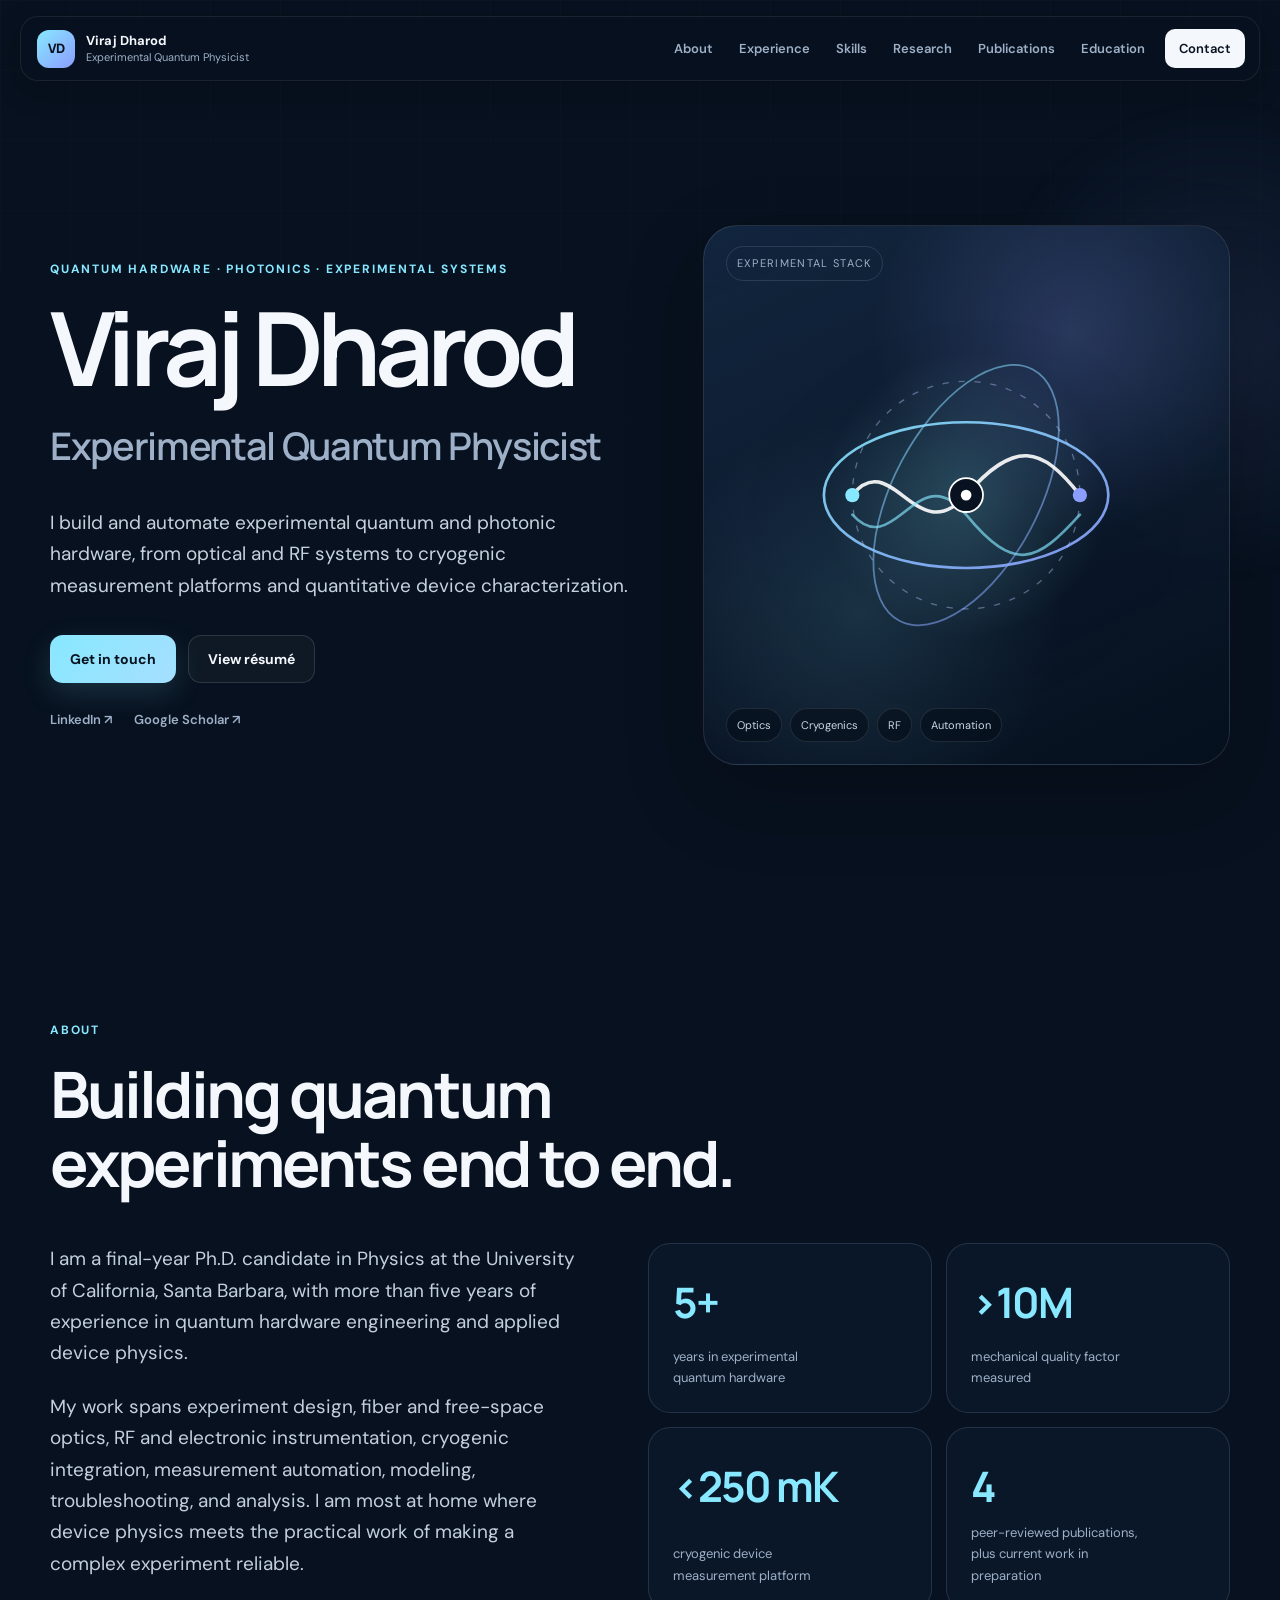
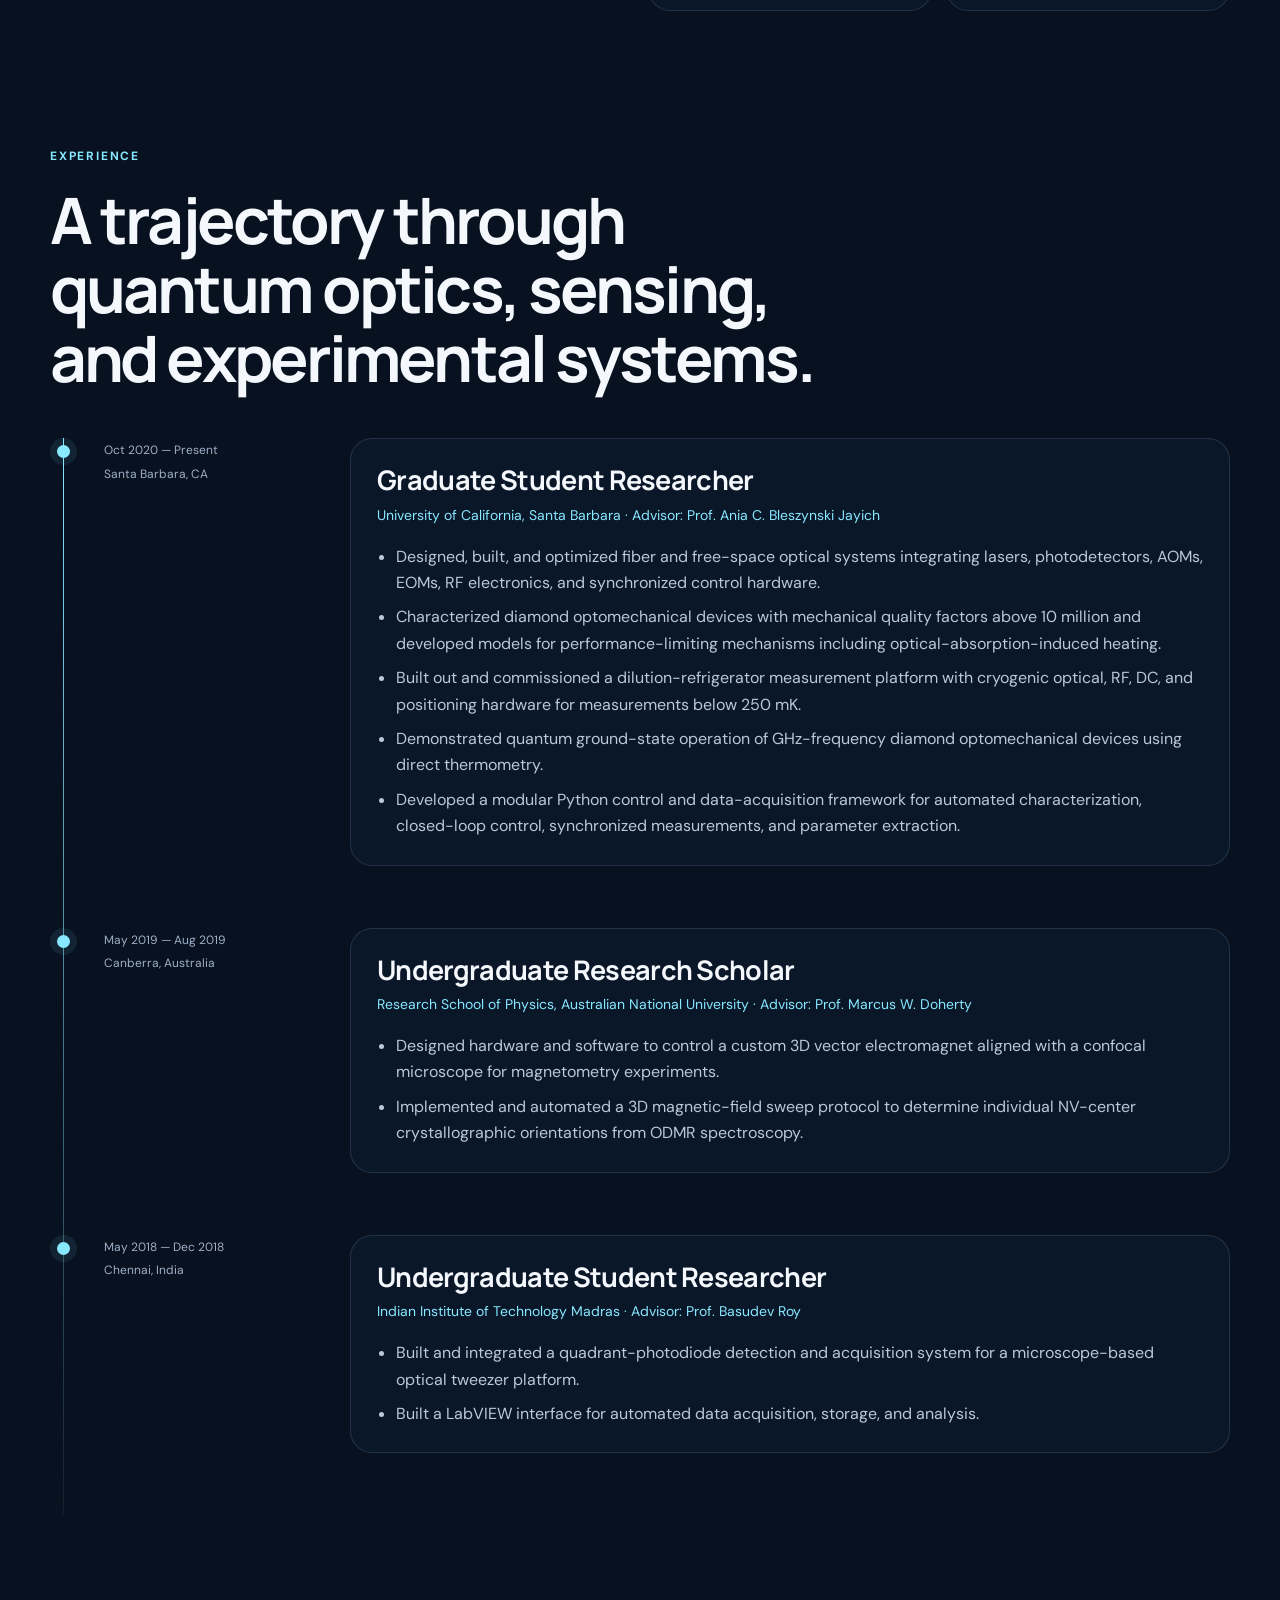
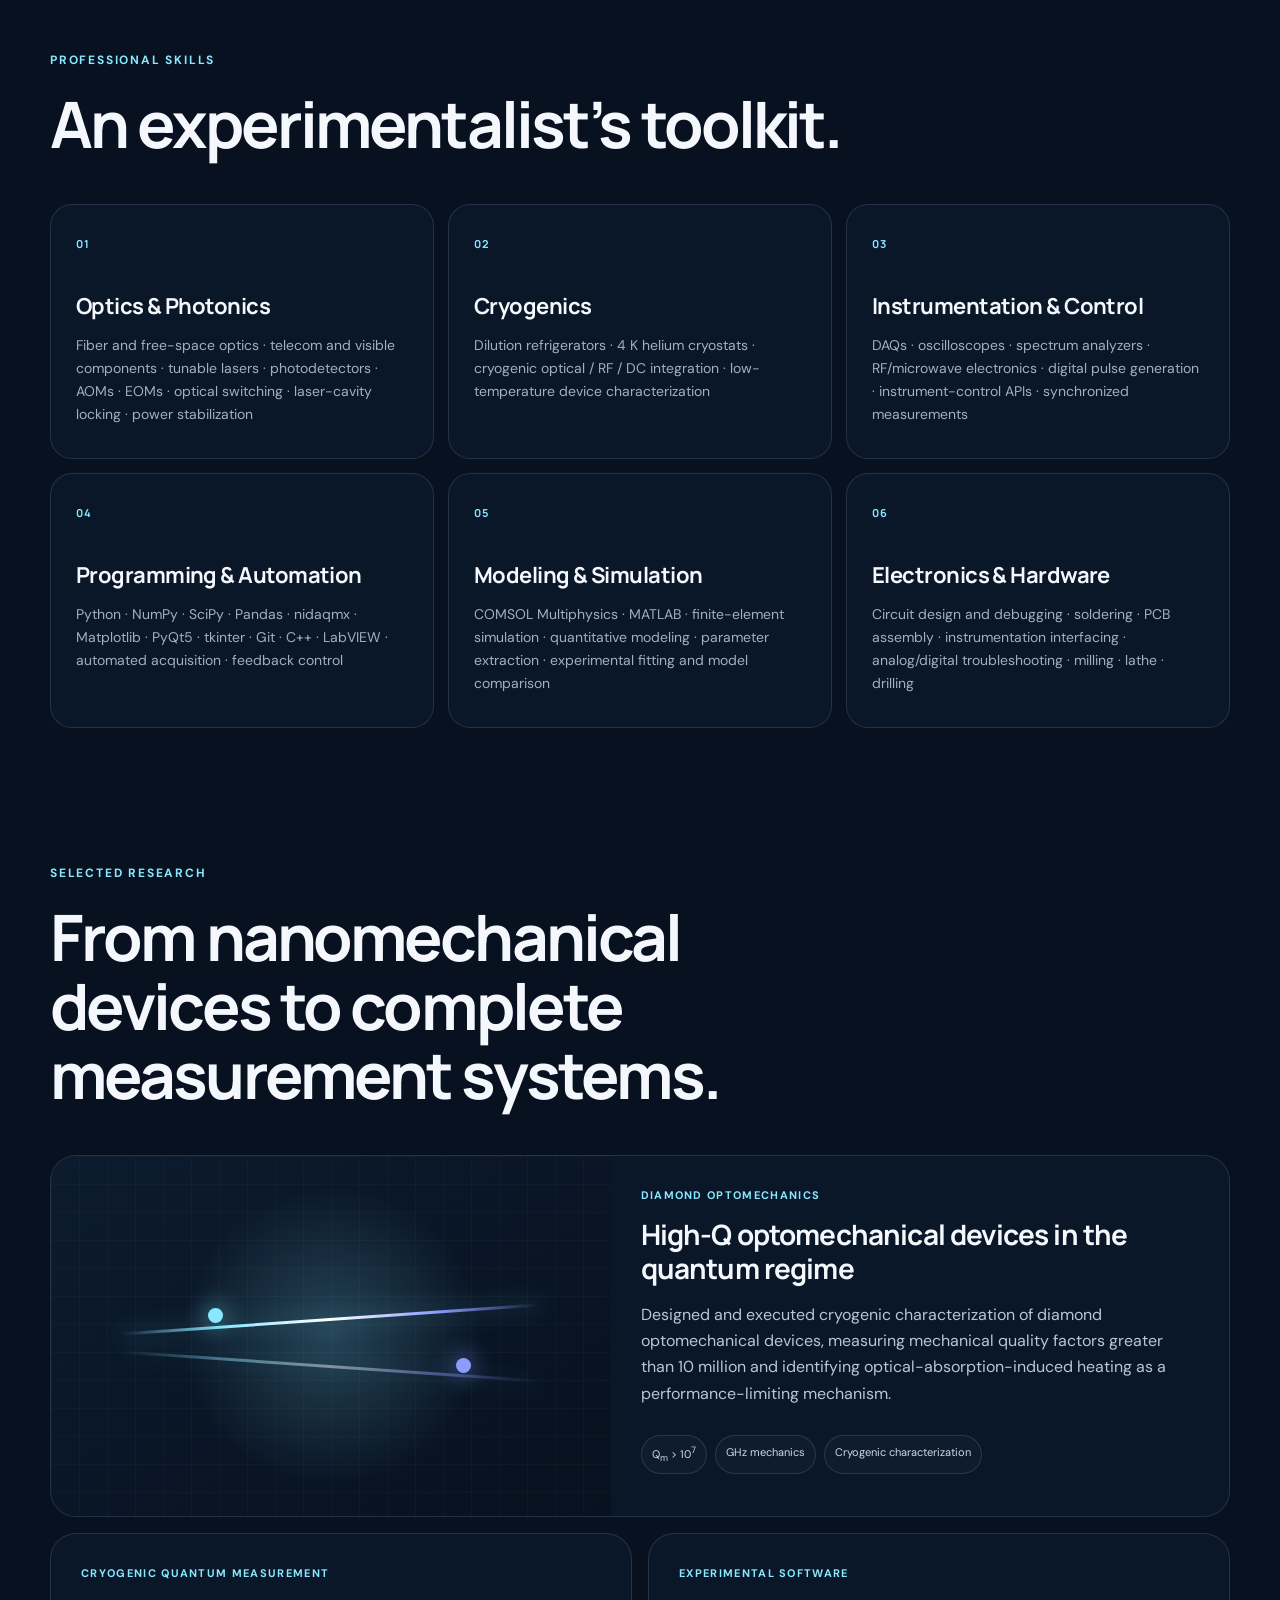
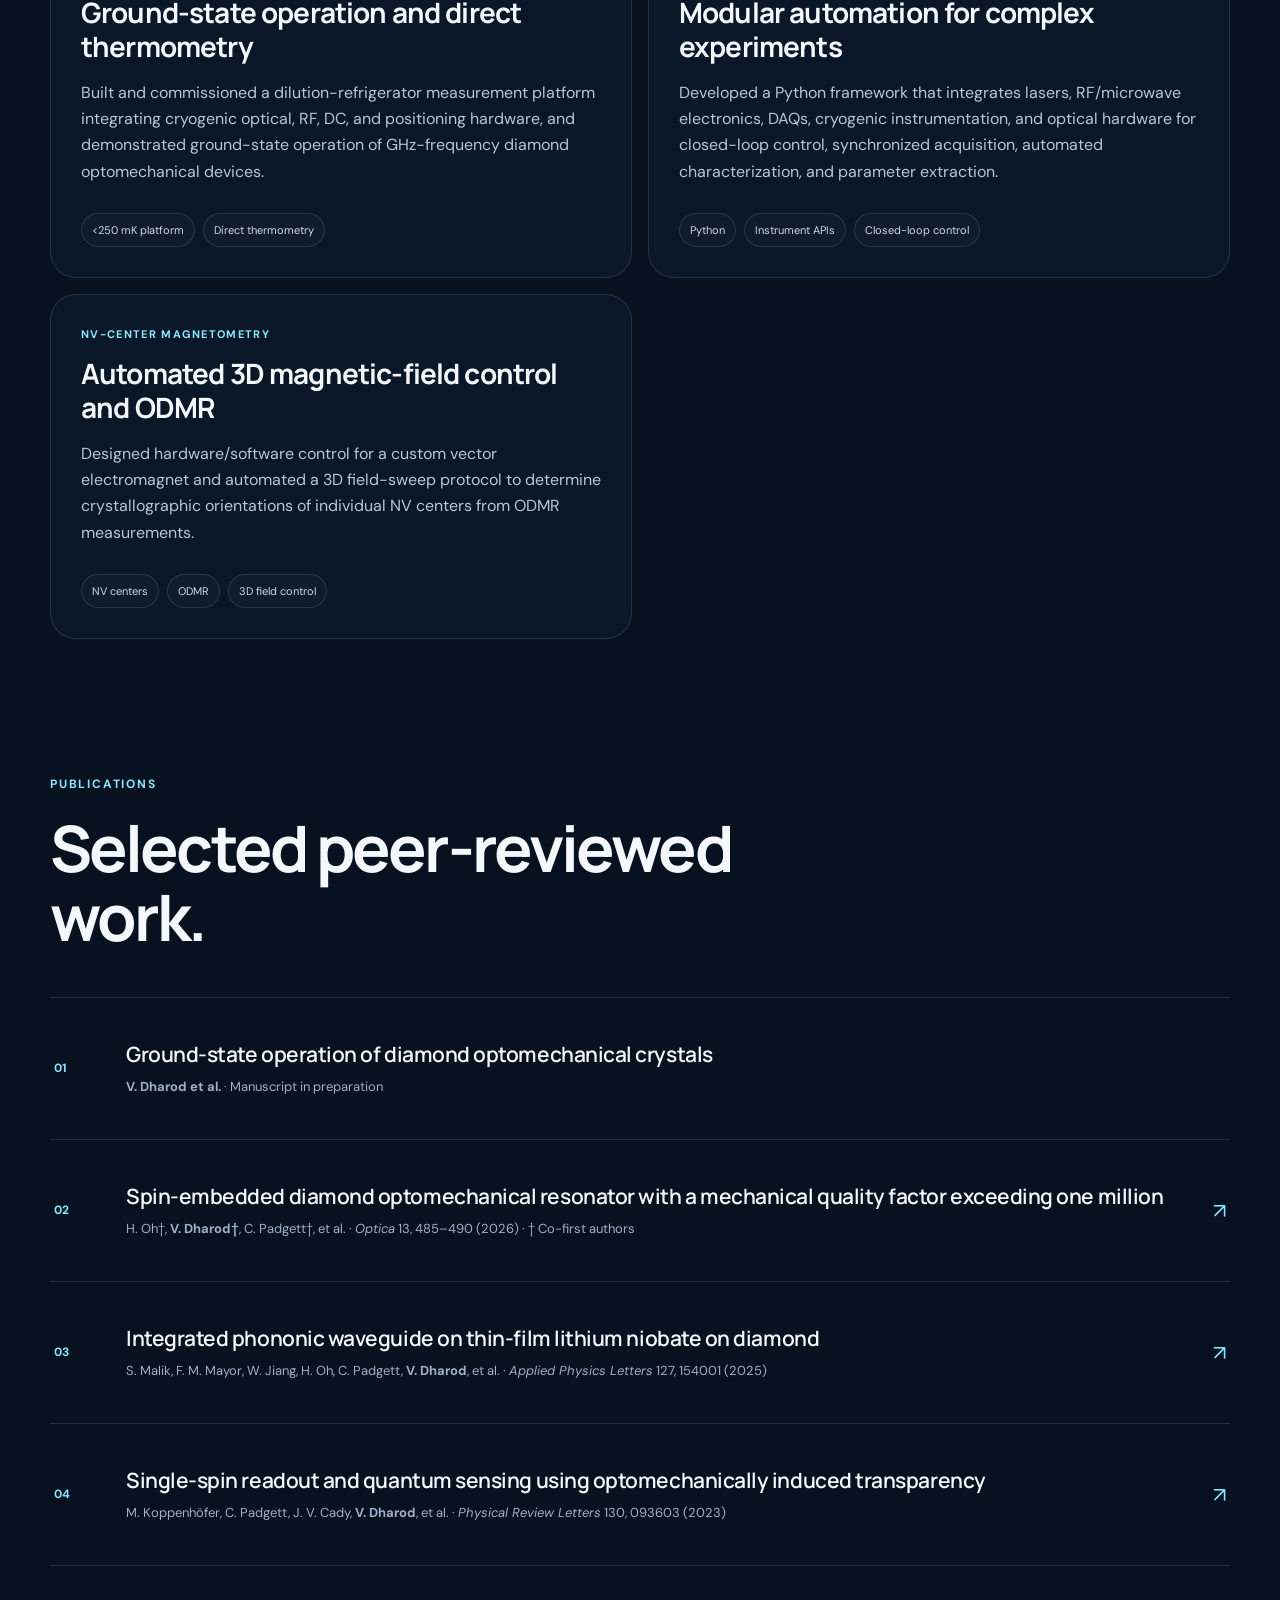
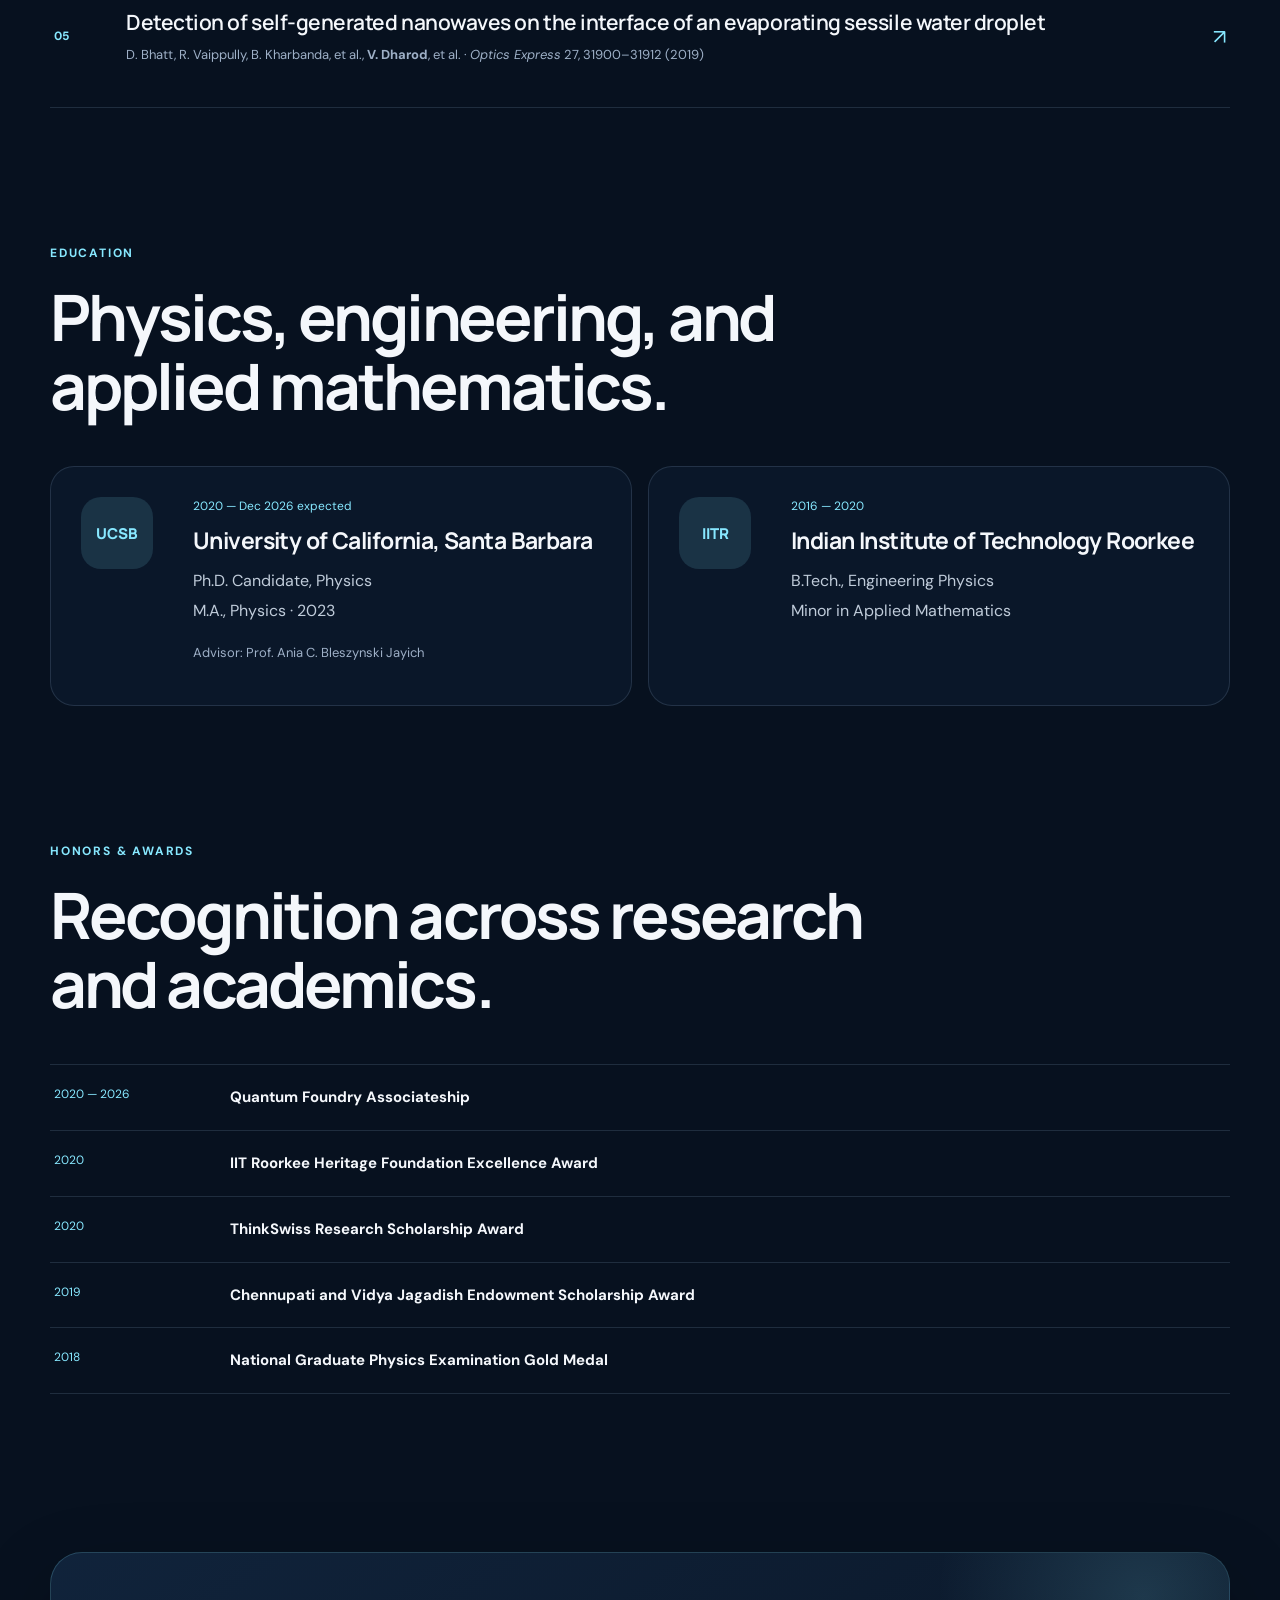
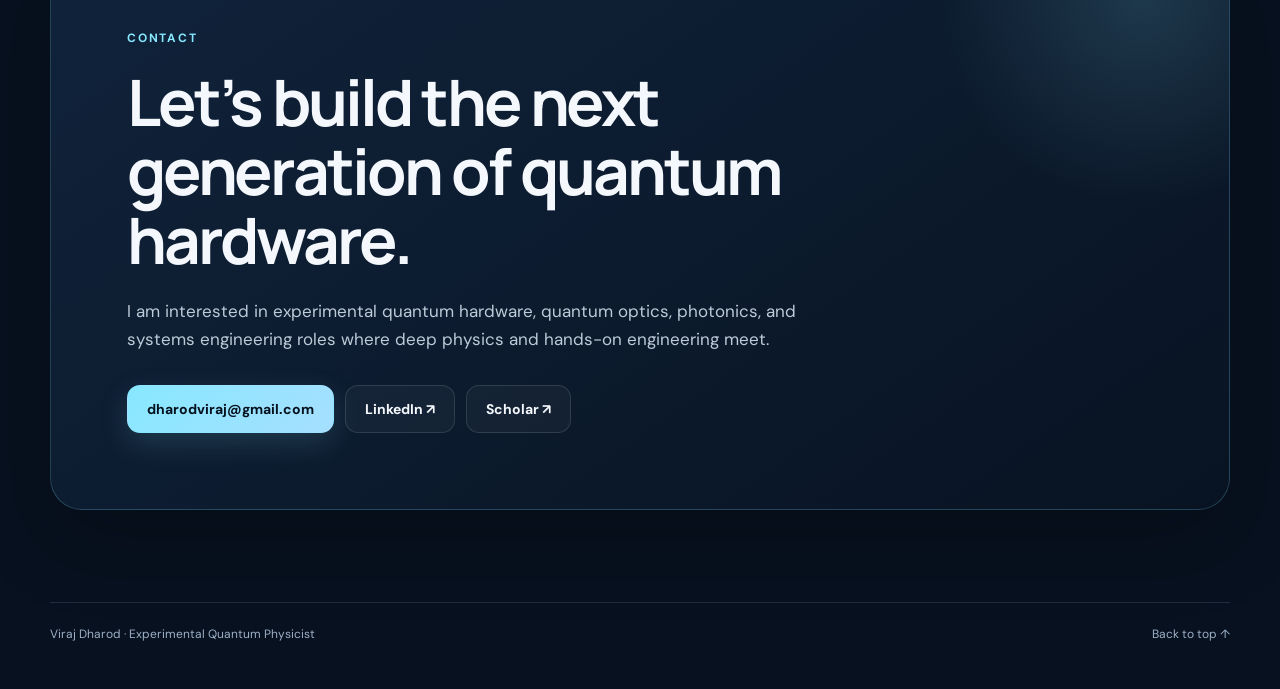
==== index.html @ d505d8b2 "First commit" ====
<!DOCTYPE html>
<html lang="en">
<head>
  <meta charset="UTF-8" />
  <meta name="viewport" content="width=device-width, initial-scale=1.0" />
  <meta name="description" content="Viraj Dharod — Experimental Quantum Physicist working on quantum hardware, photonics, cryogenic measurement, and experimental automation." />
  <meta name="theme-color" content="#07111f" />
  <title>Viraj Dharod — Experimental Quantum Physicist</title>
  <link rel="icon" href="assets/favicon.svg" type="image/svg+xml" />
  <link rel="preconnect" href="https://fonts.googleapis.com" />
  <link rel="preconnect" href="https://fonts.gstatic.com" crossorigin />
  <link href="https://fonts.googleapis.com/css2?family=DM+Sans:wght@400;500;600;700&family=Manrope:wght@500;600;700&display=swap" rel="stylesheet" />
  <link rel="stylesheet" href="styles.css" />
</head>
<body>
  <div class="site-bg" aria-hidden="true">
    <div class="orb orb-one"></div>
    <div class="orb orb-two"></div>
    <div class="grid-fade"></div>
  </div>

  <header class="site-header" id="top">
    <a class="brand" href="#top" aria-label="Viraj Dharod home">
      <span class="brand-mark">VD</span>
      <span class="brand-copy"><strong>Viraj Dharod</strong><small>Experimental Quantum Physicist</small></span>
    </a>

    <button class="menu-toggle" aria-label="Open navigation" aria-expanded="false">
      <span></span><span></span><span></span>
    </button>

    <nav class="nav-links" aria-label="Primary navigation">
      <a href="#about">About</a>
      <a href="#experience">Experience</a>
      <a href="#skills">Skills</a>
      <a href="#research">Research</a>
      <a href="#publications">Publications</a>
      <a href="#education">Education</a>
      <a class="nav-cta" href="#contact">Contact</a>
    </nav>
  </header>

  <main>
    <section class="hero section-shell" aria-labelledby="hero-title">
      <div class="hero-copy reveal">
        <p class="eyebrow">Quantum hardware · Photonics · Experimental systems</p>
        <h1 id="hero-title">Viraj Dharod</h1>
        <p class="hero-role">Experimental Quantum Physicist</p>
        <p class="hero-intro">
          I build and automate experimental quantum and photonic hardware, from optical and RF systems
          to cryogenic measurement platforms and quantitative device characterization.
        </p>
        <div class="hero-actions">
          <a class="button button-primary" href="#contact">Get in touch</a>
          <a class="button button-secondary" href="assets/Viraj_Dharod_Resume.pdf" target="_blank" rel="noopener">View résumé</a>
        </div>
        <div class="hero-links" aria-label="External profiles">
          <a href="https://www.linkedin.com/in/viraj-dharod-436347167/" target="_blank" rel="noopener">LinkedIn ↗</a>
          <a href="https://scholar.google.com/citations?user=QQZvT2IAAAAJ" target="_blank" rel="noopener">Google Scholar ↗</a>
        </div>
      </div>

      <div class="hero-visual reveal" aria-label="Abstract quantum photonics illustration">
        <div class="visual-card">
          <div class="visual-label">Experimental stack</div>
          <svg class="quantum-graphic" viewBox="0 0 520 520" role="img" aria-label="Stylized optical and mechanical resonator illustration">
            <defs>
              <linearGradient id="ring" x1="0" y1="0" x2="1" y2="1">
                <stop offset="0%" stop-color="#87e8ff" />
                <stop offset="100%" stop-color="#8b9dff" />
              </linearGradient>
              <radialGradient id="glow">
                <stop offset="0%" stop-color="#87e8ff" stop-opacity="0.55" />
                <stop offset="100%" stop-color="#87e8ff" stop-opacity="0" />
              </radialGradient>
            </defs>
            <circle cx="260" cy="260" r="160" fill="url(#glow)" opacity="0.38"/>
            <ellipse cx="260" cy="260" rx="160" ry="82" fill="none" stroke="url(#ring)" stroke-width="3" opacity="0.9"/>
            <ellipse cx="260" cy="260" rx="82" ry="160" fill="none" stroke="url(#ring)" stroke-width="2" opacity="0.55" transform="rotate(28 260 260)"/>
            <ellipse cx="260" cy="260" rx="128" ry="128" fill="none" stroke="#b9c9ff" stroke-width="1.5" stroke-dasharray="7 11" opacity="0.42"/>
            <path d="M132 260 C176 205, 205 323, 260 260 S345 205, 388 260" fill="none" stroke="#ffffff" stroke-width="4" stroke-linecap="round" opacity="0.9"/>
            <path d="M132 282 C180 335, 205 215, 260 282 S340 335, 388 282" fill="none" stroke="#87e8ff" stroke-width="3" stroke-linecap="round" opacity="0.65"/>
            <circle cx="132" cy="260" r="8" fill="#87e8ff"/>
            <circle cx="388" cy="260" r="8" fill="#8b9dff"/>
            <circle cx="260" cy="260" r="19" fill="#07111f" stroke="#ffffff" stroke-width="2"/>
            <circle cx="260" cy="260" r="6" fill="#ffffff"/>
          </svg>
          <div class="visual-tags">
            <span>Optics</span><span>Cryogenics</span><span>RF</span><span>Automation</span>
          </div>
        </div>
      </div>
    </section>

    <section class="section-shell section-block" id="about">
      <div class="section-heading reveal">
        <p class="eyebrow">About</p>
        <h2>Building quantum experiments end to end.</h2>
      </div>
      <div class="about-grid">
        <div class="about-copy reveal">
          <p>
            I am a final-year Ph.D. candidate in Physics at the University of California, Santa Barbara,
            with more than five years of experience in quantum hardware engineering and applied device physics.
          </p>
          <p>
            My work spans experiment design, fiber and free-space optics, RF and electronic instrumentation,
            cryogenic integration, measurement automation, modeling, troubleshooting, and analysis. I am most at home
            where device physics meets the practical work of making a complex experiment reliable.
          </p>
        </div>
        <div class="stats-grid reveal">
          <article class="stat-card"><strong>5+</strong><span>years in experimental quantum hardware</span></article>
          <article class="stat-card"><strong>&gt;10M</strong><span>mechanical quality factor measured</span></article>
          <article class="stat-card"><strong>&lt;250 mK</strong><span>cryogenic device measurement platform</span></article>
          <article class="stat-card"><strong>4</strong><span>peer-reviewed publications, plus current work in preparation</span></article>
        </div>
      </div>
    </section>

    <section class="section-shell section-block" id="experience">
      <div class="section-heading reveal">
        <p class="eyebrow">Experience</p>
        <h2>A trajectory through quantum optics, sensing, and experimental systems.</h2>
      </div>

      <div class="timeline">
        <article class="timeline-item reveal">
          <div class="timeline-marker"></div>
          <div class="timeline-meta">
            <span>Oct 2020 — Present</span>
            <span>Santa Barbara, CA</span>
          </div>
          <div class="timeline-content">
            <h3>Graduate Student Researcher</h3>
            <p class="organization">University of California, Santa Barbara · Advisor: Prof. Ania C. Bleszynski Jayich</p>
            <ul>
              <li>Designed, built, and optimized fiber and free-space optical systems integrating lasers, photodetectors, AOMs, EOMs, RF electronics, and synchronized control hardware.</li>
              <li>Characterized diamond optomechanical devices with mechanical quality factors above 10 million and developed models for performance-limiting mechanisms including optical-absorption-induced heating.</li>
              <li>Built out and commissioned a dilution-refrigerator measurement platform with cryogenic optical, RF, DC, and positioning hardware for measurements below 250 mK.</li>
              <li>Demonstrated quantum ground-state operation of GHz-frequency diamond optomechanical devices using direct thermometry.</li>
              <li>Developed a modular Python control and data-acquisition framework for automated characterization, closed-loop control, synchronized measurements, and parameter extraction.</li>
            </ul>
          </div>
        </article>

        <article class="timeline-item reveal">
          <div class="timeline-marker"></div>
          <div class="timeline-meta">
            <span>May 2019 — Aug 2019</span>
            <span>Canberra, Australia</span>
          </div>
          <div class="timeline-content">
            <h3>Undergraduate Research Scholar</h3>
            <p class="organization">Research School of Physics, Australian National University · Advisor: Prof. Marcus W. Doherty</p>
            <ul>
              <li>Designed hardware and software to control a custom 3D vector electromagnet aligned with a confocal microscope for magnetometry experiments.</li>
              <li>Implemented and automated a 3D magnetic-field sweep protocol to determine individual NV-center crystallographic orientations from ODMR spectroscopy.</li>
            </ul>
          </div>
        </article>

        <article class="timeline-item reveal">
          <div class="timeline-marker"></div>
          <div class="timeline-meta">
            <span>May 2018 — Dec 2018</span>
            <span>Chennai, India</span>
          </div>
          <div class="timeline-content">
            <h3>Undergraduate Student Researcher</h3>
            <p class="organization">Indian Institute of Technology Madras · Advisor: Prof. Basudev Roy</p>
            <ul>
              <li>Built and integrated a quadrant-photodiode detection and acquisition system for a microscope-based optical tweezer platform.</li>
              <li>Built a LabVIEW interface for automated data acquisition, storage, and analysis.</li>
            </ul>
          </div>
        </article>
      </div>
    </section>

    <section class="section-shell section-block" id="skills">
      <div class="section-heading reveal">
        <p class="eyebrow">Professional skills</p>
        <h2>An experimentalist’s toolkit.</h2>
      </div>
      <div class="skill-grid">
        <article class="skill-card reveal">
          <span class="skill-index">01</span><h3>Optics & Photonics</h3>
          <p>Fiber and free-space optics · telecom and visible components · tunable lasers · photodetectors · AOMs · EOMs · optical switching · laser-cavity locking · power stabilization</p>
        </article>
        <article class="skill-card reveal">
          <span class="skill-index">02</span><h3>Cryogenics</h3>
          <p>Dilution refrigerators · 4 K helium cryostats · cryogenic optical / RF / DC integration · low-temperature device characterization</p>
        </article>
        <article class="skill-card reveal">
          <span class="skill-index">03</span><h3>Instrumentation & Control</h3>
          <p>DAQs · oscilloscopes · spectrum analyzers · RF/microwave electronics · digital pulse generation · instrument-control APIs · synchronized measurements</p>
        </article>
        <article class="skill-card reveal">
          <span class="skill-index">04</span><h3>Programming & Automation</h3>
          <p>Python · NumPy · SciPy · Pandas · nidaqmx · Matplotlib · PyQt5 · tkinter · Git · C++ · LabVIEW · automated acquisition · feedback control</p>
        </article>
        <article class="skill-card reveal">
          <span class="skill-index">05</span><h3>Modeling & Simulation</h3>
          <p>COMSOL Multiphysics · MATLAB · finite-element simulation · quantitative modeling · parameter extraction · experimental fitting and model comparison</p>
        </article>
        <article class="skill-card reveal">
          <span class="skill-index">06</span><h3>Electronics & Hardware</h3>
          <p>Circuit design and debugging · soldering · PCB assembly · instrumentation interfacing · analog/digital troubleshooting · milling · lathe · drilling</p>
        </article>
      </div>
    </section>

    <section class="section-shell section-block" id="research">
      <div class="section-heading reveal">
        <p class="eyebrow">Selected research</p>
        <h2>From nanomechanical devices to complete measurement systems.</h2>
      </div>

      <div class="project-grid">
        <article class="project-card project-featured reveal">
          <div class="project-art project-art-omc" aria-hidden="true">
            <div class="device-line"></div><div class="device-line second"></div><div class="device-dot one"></div><div class="device-dot two"></div>
          </div>
          <div class="project-body">
            <p class="project-kicker">Diamond optomechanics</p>
            <h3>High-Q optomechanical devices in the quantum regime</h3>
            <p>Designed and executed cryogenic characterization of diamond optomechanical devices, measuring mechanical quality factors greater than 10 million and identifying optical-absorption-induced heating as a performance-limiting mechanism.</p>
            <div class="project-metrics"><span>Q<sub>m</sub> &gt; 10<sup>7</sup></span><span>GHz mechanics</span><span>Cryogenic characterization</span></div>
          </div>
        </article>

        <article class="project-card reveal">
          <div class="project-body">
            <p class="project-kicker">Cryogenic quantum measurement</p>
            <h3>Ground-state operation and direct thermometry</h3>
            <p>Built and commissioned a dilution-refrigerator measurement platform integrating cryogenic optical, RF, DC, and positioning hardware, and demonstrated ground-state operation of GHz-frequency diamond optomechanical devices.</p>
            <div class="project-metrics"><span>&lt;250 mK platform</span><span>Direct thermometry</span></div>
          </div>
        </article>

        <article class="project-card reveal">
          <div class="project-body">
            <p class="project-kicker">Experimental software</p>
            <h3>Modular automation for complex experiments</h3>
            <p>Developed a Python framework that integrates lasers, RF/microwave electronics, DAQs, cryogenic instrumentation, and optical hardware for closed-loop control, synchronized acquisition, automated characterization, and parameter extraction.</p>
            <div class="project-metrics"><span>Python</span><span>Instrument APIs</span><span>Closed-loop control</span></div>
          </div>
        </article>

        <article class="project-card reveal">
          <div class="project-body">
            <p class="project-kicker">NV-center magnetometry</p>
            <h3>Automated 3D magnetic-field control and ODMR</h3>
            <p>Designed hardware/software control for a custom vector electromagnet and automated a 3D field-sweep protocol to determine crystallographic orientations of individual NV centers from ODMR measurements.</p>
            <div class="project-metrics"><span>NV centers</span><span>ODMR</span><span>3D field control</span></div>
          </div>
        </article>
      </div>
    </section>

    <section class="section-shell section-block" id="publications">
      <div class="section-heading reveal">
        <p class="eyebrow">Publications</p>
        <h2>Selected peer-reviewed work.</h2>
      </div>
      <div class="publication-list">
        <article class="publication reveal">
          <span class="pub-num">01</span>
          <div><h3>Ground-state operation of diamond optomechanical crystals</h3><p><strong>V. Dharod et al.</strong> · Manuscript in preparation</p></div>
        </article>
        <a class="publication reveal" href="https://opg.optica.org/optica/fulltext.cfm?uri=optica-13-3-485" target="_blank" rel="noopener">
          <span class="pub-num">02</span>
          <div><h3>Spin-embedded diamond optomechanical resonator with a mechanical quality factor exceeding one million</h3><p>H. Oh†, <strong>V. Dharod†</strong>, C. Padgett†, et al. · <em>Optica</em> 13, 485–490 (2026) · † Co-first authors</p></div><span class="pub-arrow">↗</span>
        </a>
        <a class="publication reveal" href="https://doi.org/10.1063/5.0285138" target="_blank" rel="noopener">
          <span class="pub-num">03</span>
          <div><h3>Integrated phononic waveguide on thin-film lithium niobate on diamond</h3><p>S. Malik, F. M. Mayor, W. Jiang, H. Oh, C. Padgett, <strong>V. Dharod</strong>, et al. · <em>Applied Physics Letters</em> 127, 154001 (2025)</p></div><span class="pub-arrow">↗</span>
        </a>
        <a class="publication reveal" href="https://doi.org/10.1103/PhysRevLett.130.093603" target="_blank" rel="noopener">
          <span class="pub-num">04</span>
          <div><h3>Single-spin readout and quantum sensing using optomechanically induced transparency</h3><p>M. Koppenhöfer, C. Padgett, J. V. Cady, <strong>V. Dharod</strong>, et al. · <em>Physical Review Letters</em> 130, 093603 (2023)</p></div><span class="pub-arrow">↗</span>
        </a>
        <a class="publication reveal" href="https://www.osapublishing.org/oe/abstract.cfm?uri=oe-27-22-31900" target="_blank" rel="noopener">
          <span class="pub-num">05</span>
          <div><h3>Detection of self-generated nanowaves on the interface of an evaporating sessile water droplet</h3><p>D. Bhatt, R. Vaippully, B. Kharbanda, et al., <strong>V. Dharod</strong>, et al. · <em>Optics Express</em> 27, 31900–31912 (2019)</p></div><span class="pub-arrow">↗</span>
        </a>
      </div>
    </section>

    <section class="section-shell section-block" id="education">
      <div class="section-heading reveal">
        <p class="eyebrow">Education</p>
        <h2>Physics, engineering, and applied mathematics.</h2>
      </div>
      <div class="education-grid">
        <article class="education-card reveal">
          <span class="school-mark">UCSB</span>
          <div><p class="date">2020 — Dec 2026 expected</p><h3>University of California, Santa Barbara</h3><p>Ph.D. Candidate, Physics</p><p>M.A., Physics · 2023</p><p class="advisor">Advisor: Prof. Ania C. Bleszynski Jayich</p></div>
        </article>
        <article class="education-card reveal">
          <span class="school-mark">IITR</span>
          <div><p class="date">2016 — 2020</p><h3>Indian Institute of Technology Roorkee</h3><p>B.Tech., Engineering Physics</p><p>Minor in Applied Mathematics</p></div>
        </article>
      </div>
    </section>

    <section class="section-shell section-block" id="awards">
      <div class="section-heading reveal">
        <p class="eyebrow">Honors & awards</p>
        <h2>Recognition across research and academics.</h2>
      </div>
      <div class="award-list reveal">
        <div><span>2020 — 2026</span><strong>Quantum Foundry Associateship</strong></div>
        <div><span>2020</span><strong>IIT Roorkee Heritage Foundation Excellence Award</strong></div>
        <div><span>2020</span><strong>ThinkSwiss Research Scholarship Award</strong></div>
        <div><span>2019</span><strong>Chennupati and Vidya Jagadish Endowment Scholarship Award</strong></div>
        <div><span>2018</span><strong>National Graduate Physics Examination Gold Medal</strong></div>
      </div>
    </section>

    <section class="section-shell contact-section" id="contact">
      <div class="contact-card reveal">
        <p class="eyebrow">Contact</p>
        <h2>Let’s build the next generation of quantum hardware.</h2>
        <p>I am interested in experimental quantum hardware, quantum optics, photonics, and systems engineering roles where deep physics and hands-on engineering meet.</p>
        <div class="contact-actions">
          <a class="button button-primary" href="mailto:dharodviraj@gmail.com">dharodviraj@gmail.com</a>
          <a class="button button-secondary" href="https://www.linkedin.com/in/viraj-dharod-436347167/" target="_blank" rel="noopener">LinkedIn ↗</a>
          <a class="button button-secondary" href="https://scholar.google.com/citations?user=QQZvT2IAAAAJ" target="_blank" rel="noopener">Scholar ↗</a>
        </div>
      </div>
    </section>
  </main>

  <footer class="site-footer section-shell">
    <span>Viraj Dharod · Experimental Quantum Physicist</span>
    <a href="#top">Back to top ↑</a>
  </footer>

  <script src="script.js"></script>
</body>
</html>
---- styles.css ----
:root {
  --bg: #07111f;
  --bg-soft: #0b1829;
  --card: rgba(13, 27, 46, 0.72);
  --card-strong: rgba(16, 34, 56, 0.94);
  --text: #f4f7fb;
  --muted: #9eb0c7;
  --line: rgba(164, 190, 220, 0.16);
  --accent: #87e8ff;
  --accent-2: #8b9dff;
  --accent-dim: rgba(135, 232, 255, 0.13);
  --max: 1180px;
  --radius: 26px;
  --shadow: 0 30px 80px rgba(0, 0, 0, 0.24);
}

* { box-sizing: border-box; }
html { scroll-behavior: smooth; }
body {
  margin: 0;
  color: var(--text);
  background: var(--bg);
  font-family: "DM Sans", system-ui, -apple-system, BlinkMacSystemFont, "Segoe UI", sans-serif;
  line-height: 1.65;
  overflow-x: hidden;
}
a { color: inherit; text-decoration: none; }
button, a { -webkit-tap-highlight-color: transparent; }
::selection { background: var(--accent); color: #04101b; }

.site-bg { position: fixed; inset: 0; overflow: hidden; pointer-events: none; z-index: -1; }
.orb { position: absolute; border-radius: 50%; filter: blur(10px); opacity: 0.35; }
.orb-one { width: 520px; height: 520px; right: -200px; top: 80px; background: radial-gradient(circle, rgba(139,157,255,.33), transparent 67%); }
.orb-two { width: 460px; height: 460px; left: -220px; top: 950px; background: radial-gradient(circle, rgba(135,232,255,.19), transparent 67%); }
.grid-fade {
  position: absolute; inset: 0;
  background-image: linear-gradient(rgba(255,255,255,.028) 1px, transparent 1px), linear-gradient(90deg, rgba(255,255,255,.028) 1px, transparent 1px);
  background-size: 70px 70px;
  mask-image: linear-gradient(to bottom, rgba(0,0,0,.6), transparent 75%);
}

.section-shell { width: min(var(--max), calc(100% - 48px)); margin-inline: auto; }
.section-block { padding: 118px 0 18px; }

.site-header {
  position: sticky; top: 0; z-index: 50;
  width: min(1240px, calc(100% - 32px)); margin: 16px auto 0;
  display: flex; align-items: center; justify-content: space-between;
  padding: 12px 14px 12px 16px;
  background: rgba(7, 17, 31, 0.72);
  border: 1px solid rgba(255,255,255,.08);
  border-radius: 18px;
  backdrop-filter: blur(20px);
  box-shadow: 0 10px 30px rgba(0,0,0,.18);
}
.brand { display: inline-flex; align-items: center; gap: 11px; }
.brand-mark {
  width: 38px; height: 38px; border-radius: 12px; display: grid; place-items: center;
  background: linear-gradient(135deg, var(--accent), var(--accent-2)); color: #07111f;
  font-family: "Manrope", sans-serif; font-size: 13px; font-weight: 800;
}
.brand-copy { display: grid; line-height: 1.18; }
.brand-copy strong { font-size: 13px; letter-spacing: .01em; }
.brand-copy small { font-size: 11px; color: var(--muted); margin-top: 3px; }
.nav-links { display: flex; align-items: center; gap: 6px; }
.nav-links a { color: var(--muted); font-size: 13px; font-weight: 600; padding: 9px 10px; border-radius: 10px; transition: .2s ease; }
.nav-links a:hover { color: var(--text); background: rgba(255,255,255,.05); }
.nav-links .nav-cta { color: #07111f; background: var(--text); margin-left: 4px; padding-inline: 14px; }
.nav-links .nav-cta:hover { color: #07111f; background: var(--accent); }
.menu-toggle { display: none; background: none; border: 0; width: 42px; height: 42px; border-radius: 10px; padding: 10px; }
.menu-toggle span { display: block; height: 2px; background: var(--text); margin: 5px 0; border-radius: 2px; }

.hero { min-height: calc(100vh - 78px); display: grid; grid-template-columns: 1.05fr .95fr; gap: 70px; align-items: center; padding-top: 78px; padding-bottom: 72px; }
.eyebrow { margin: 0 0 18px; color: var(--accent); font-size: 12px; font-weight: 700; letter-spacing: .15em; text-transform: uppercase; }
.hero h1 { margin: 0; font-family: "Manrope", sans-serif; font-size: clamp(58px, 8vw, 104px); line-height: .96; letter-spacing: -.065em; }
.hero-role { font-family: "Manrope", sans-serif; font-weight: 600; font-size: clamp(24px, 3vw, 38px); color: var(--muted); margin: 18px 0 0; letter-spacing: -.035em; }
.hero-intro { max-width: 660px; font-size: 19px; color: #c7d2df; margin: 30px 0 0; }
.hero-actions { display: flex; flex-wrap: wrap; gap: 12px; margin-top: 34px; }
.button { display: inline-flex; align-items: center; justify-content: center; min-height: 48px; padding: 0 19px; border-radius: 13px; font-size: 14px; font-weight: 700; border: 1px solid transparent; transition: transform .2s ease, background .2s ease, border .2s ease; }
.button:hover { transform: translateY(-2px); }
.button-primary { background: linear-gradient(135deg, var(--accent), #a6dfff); color: #06111e; box-shadow: 0 10px 30px rgba(135,232,255,.15); }
.button-secondary { background: rgba(255,255,255,.035); border-color: rgba(255,255,255,.12); color: var(--text); }
.button-secondary:hover { background: rgba(255,255,255,.07); border-color: rgba(255,255,255,.2); }
.hero-links { display: flex; gap: 22px; margin-top: 26px; }
.hero-links a { font-size: 13px; color: var(--muted); font-weight: 600; }
.hero-links a:hover { color: var(--accent); }

.hero-visual { position: relative; }
.visual-card { position: relative; min-height: 540px; border-radius: 34px; border: 1px solid rgba(255,255,255,.11); background: linear-gradient(155deg, rgba(20,40,66,.9), rgba(6,16,29,.72)); box-shadow: var(--shadow); overflow: hidden; display: grid; place-items: center; }
.visual-card::before { content: ""; position: absolute; inset: 0; background: radial-gradient(circle at 70% 20%, rgba(139,157,255,.20), transparent 35%), radial-gradient(circle at 30% 72%, rgba(135,232,255,.12), transparent 38%); }
.visual-label { position: absolute; left: 22px; top: 20px; font-size: 11px; letter-spacing: .12em; text-transform: uppercase; color: var(--muted); border: 1px solid var(--line); padding: 7px 10px; border-radius: 999px; }
.quantum-graphic { position: relative; width: min(88%, 490px); filter: drop-shadow(0 20px 50px rgba(0,0,0,.25)); }
.visual-tags { position: absolute; left: 22px; right: 22px; bottom: 22px; display: flex; flex-wrap: wrap; gap: 8px; }
.visual-tags span { background: rgba(5,14,26,.6); border: 1px solid rgba(255,255,255,.1); padding: 7px 10px; border-radius: 999px; color: #c9d5e5; font-size: 11px; }

.section-heading { max-width: 830px; margin-bottom: 46px; }
.section-heading h2, .contact-card h2 { margin: 0; font-family: "Manrope", sans-serif; font-size: clamp(38px, 5vw, 64px); line-height: 1.08; letter-spacing: -.045em; }
.about-grid { display: grid; grid-template-columns: 1fr 1.08fr; gap: 60px; align-items: start; }
.about-copy p { margin: 0 0 22px; font-size: 19px; color: #c4cfdd; }
.stats-grid { display: grid; grid-template-columns: 1fr 1fr; gap: 14px; }
.stat-card { min-height: 170px; background: var(--card); border: 1px solid var(--line); border-radius: 22px; padding: 24px; display: flex; flex-direction: column; justify-content: space-between; }
.stat-card strong { font-family: "Manrope", sans-serif; font-size: 42px; letter-spacing: -.05em; color: var(--accent); }
.stat-card span { color: var(--muted); font-size: 13px; max-width: 175px; }

.timeline { position: relative; margin-top: 12px; }
.timeline::before { content: ""; position: absolute; left: 13px; top: 0; bottom: 0; width: 1px; background: linear-gradient(var(--accent), rgba(255,255,255,.06)); }
.timeline-item { position: relative; display: grid; grid-template-columns: 210px 1fr; gap: 36px; margin-left: 0; padding: 0 0 62px 54px; }
.timeline-marker { position: absolute; left: 7px; top: 7px; width: 13px; height: 13px; border-radius: 50%; background: var(--accent); box-shadow: 0 0 0 7px rgba(135,232,255,.09); }
.timeline-meta { display: flex; flex-direction: column; gap: 4px; color: var(--muted); font-size: 12px; padding-top: 3px; }
.timeline-content { padding: 25px 26px; border: 1px solid var(--line); border-radius: 22px; background: var(--card); }
.timeline-content h3 { margin: 0; font: 700 27px/1.2 "Manrope", sans-serif; letter-spacing: -.025em; }
.organization { color: var(--accent); margin: 7px 0 17px; font-size: 14px; }
.timeline-content ul { margin: 0; padding-left: 19px; color: #bac8d7; }
.timeline-content li + li { margin-top: 8px; }

.skill-grid { display: grid; grid-template-columns: repeat(3, 1fr); gap: 14px; }
.skill-card { min-height: 255px; padding: 25px; border-radius: 22px; background: var(--card); border: 1px solid var(--line); transition: transform .24s ease, border .24s ease, background .24s ease; }
.skill-card:hover { transform: translateY(-5px); border-color: rgba(135,232,255,.28); background: var(--card-strong); }
.skill-index { color: var(--accent); font: 700 11px "Manrope", sans-serif; letter-spacing: .12em; }
.skill-card h3 { margin: 34px 0 13px; font: 700 22px "Manrope", sans-serif; letter-spacing: -.025em; }
.skill-card p { margin: 0; color: var(--muted); font-size: 14px; }

.project-grid { display: grid; grid-template-columns: 1fr 1fr; gap: 16px; }
.project-card { border: 1px solid var(--line); border-radius: 26px; background: var(--card); overflow: hidden; }
.project-featured { grid-column: 1 / -1; display: grid; grid-template-columns: .95fr 1.05fr; }
.project-art { min-height: 360px; position: relative; overflow: hidden; background: radial-gradient(circle at 50% 50%, rgba(135,232,255,.22), transparent 45%), linear-gradient(145deg, #0c1b2e, #07111f); }
.project-art::after { content: ""; position: absolute; inset: 0; background-image: linear-gradient(rgba(255,255,255,.025) 1px, transparent 1px), linear-gradient(90deg, rgba(255,255,255,.025) 1px, transparent 1px); background-size: 28px 28px; }
.device-line { position: absolute; z-index: 2; height: 3px; left: 12%; right: 12%; top: 45%; background: linear-gradient(90deg, transparent, var(--accent), white, var(--accent-2), transparent); box-shadow: 0 0 25px rgba(135,232,255,.45); transform: rotate(-4deg); }
.device-line.second { top: 58%; opacity: .45; transform: rotate(4deg); }
.device-dot { position: absolute; z-index: 3; width: 15px; height: 15px; border-radius: 50%; background: var(--accent); box-shadow: 0 0 25px var(--accent); }
.device-dot.one { left: 28%; top: 42%; }.device-dot.two { right: 25%; top: 56%; background: var(--accent-2); box-shadow: 0 0 25px var(--accent-2); }
.project-body { padding: 30px; }
.project-kicker { margin: 0 0 14px; color: var(--accent); text-transform: uppercase; letter-spacing: .12em; font-size: 11px; font-weight: 700; }
.project-body h3 { margin: 0 0 16px; font: 700 28px/1.2 "Manrope", sans-serif; letter-spacing: -.03em; }
.project-body > p:not(.project-kicker) { margin: 0; color: #b8c6d6; }
.project-metrics { display: flex; flex-wrap: wrap; gap: 8px; margin-top: 28px; }
.project-metrics span { font-size: 11px; color: #ced9e6; border: 1px solid var(--line); background: rgba(255,255,255,.025); padding: 7px 10px; border-radius: 999px; }

.publication-list { border-top: 1px solid var(--line); }
.publication { display: grid; grid-template-columns: 54px 1fr auto; align-items: center; gap: 18px; min-height: 142px; padding: 22px 4px; border-bottom: 1px solid var(--line); transition: padding .22s ease, background .22s ease; }
a.publication:hover { padding-left: 15px; padding-right: 15px; background: rgba(255,255,255,.025); }
.pub-num { color: var(--accent); font-size: 12px; font-weight: 700; }
.publication h3 { margin: 0; font: 600 21px/1.25 "Manrope", sans-serif; letter-spacing: -.022em; }
.publication p { margin: 9px 0 0; color: var(--muted); font-size: 13px; }
.pub-arrow { font-size: 21px; color: var(--accent); }

.education-grid { display: grid; grid-template-columns: 1fr 1fr; gap: 16px; }
.education-card { display: grid; grid-template-columns: 88px 1fr; gap: 24px; min-height: 240px; padding: 30px; border: 1px solid var(--line); background: var(--card); border-radius: 24px; }
.school-mark { width: 72px; height: 72px; display: grid; place-items: center; border-radius: 20px; background: var(--accent-dim); color: var(--accent); font: 800 15px "Manrope", sans-serif; }
.education-card .date { margin: 0 0 10px; color: var(--accent); font-size: 12px; }
.education-card h3 { margin: 0 0 13px; font: 700 23px/1.2 "Manrope", sans-serif; letter-spacing: -.025em; }
.education-card p { margin: 4px 0; color: #c0ccda; }
.education-card .advisor { color: var(--muted); font-size: 13px; margin-top: 17px; }

.award-list { border-top: 1px solid var(--line); }
.award-list div { display: grid; grid-template-columns: 150px 1fr; gap: 26px; padding: 20px 4px; border-bottom: 1px solid var(--line); }
.award-list span { color: var(--accent); font-size: 12px; }
.award-list strong { font-size: 15px; }

.contact-section { padding-top: 140px; padding-bottom: 92px; }
.contact-card { position: relative; overflow: hidden; border: 1px solid rgba(135,232,255,.20); border-radius: 32px; background: linear-gradient(145deg, rgba(17,37,61,.95), rgba(9,20,35,.95)); padding: clamp(34px, 7vw, 76px); box-shadow: var(--shadow); }
.contact-card::after { content: ""; position: absolute; width: 430px; height: 430px; right: -130px; top: -170px; border-radius: 50%; background: radial-gradient(circle, rgba(135,232,255,.15), transparent 68%); }
.contact-card h2 { max-width: 850px; position: relative; z-index: 1; }
.contact-card > p:not(.eyebrow) { max-width: 720px; color: #bdcad8; font-size: 17px; margin: 23px 0 0; position: relative; z-index: 1; }
.contact-actions { display: flex; flex-wrap: wrap; gap: 11px; margin-top: 32px; position: relative; z-index: 1; }

.site-footer { padding: 22px 0 44px; border-top: 1px solid var(--line); display: flex; justify-content: space-between; gap: 20px; color: var(--muted); font-size: 12px; }
.site-footer a:hover { color: var(--accent); }

.reveal { opacity: 0; transform: translateY(18px); transition: opacity .65s ease, transform .65s ease; }
.reveal.visible { opacity: 1; transform: translateY(0); }

@media (max-width: 980px) {
  .nav-links { position: absolute; top: calc(100% + 10px); left: 0; right: 0; display: none; flex-direction: column; align-items: stretch; padding: 12px; background: rgba(7,17,31,.97); border: 1px solid var(--line); border-radius: 16px; box-shadow: var(--shadow); }
  .nav-links.open { display: flex; }
  .nav-links a { padding: 12px; }
  .nav-links .nav-cta { margin-left: 0; text-align: center; }
  .menu-toggle { display: block; }
  .hero { grid-template-columns: 1fr; gap: 44px; min-height: auto; padding-top: 100px; }
  .hero-visual { max-width: 700px; width: 100%; }
  .visual-card { min-height: 440px; }
  .about-grid { grid-template-columns: 1fr; gap: 34px; }
  .timeline-item { grid-template-columns: 1fr; gap: 14px; }
  .timeline-meta { flex-direction: row; gap: 16px; }
  .skill-grid { grid-template-columns: 1fr 1fr; }
  .project-featured { grid-template-columns: 1fr; }
  .education-grid { grid-template-columns: 1fr; }
}

@media (max-width: 640px) {
  .section-shell { width: min(var(--max), calc(100% - 28px)); }
  .site-header { width: calc(100% - 20px); margin-top: 10px; }
  .brand-copy small { display: none; }
  .hero { padding-top: 74px; padding-bottom: 30px; }
  .hero h1 { font-size: clamp(54px, 18vw, 82px); }
  .hero-role { font-size: 25px; }
  .hero-intro { font-size: 17px; }
  .visual-card { min-height: 370px; border-radius: 25px; }
  .section-block { padding-top: 88px; }
  .section-heading { margin-bottom: 32px; }
  .section-heading h2, .contact-card h2 { font-size: 38px; }
  .stats-grid, .skill-grid, .project-grid { grid-template-columns: 1fr; }
  .project-featured { grid-column: auto; }
  .timeline-item { padding-left: 42px; }
  .timeline::before { left: 8px; }
  .timeline-marker { left: 2px; }
  .timeline-content { padding: 21px; }
  .publication { grid-template-columns: 38px 1fr auto; }
  .publication h3 { font-size: 17px; }
  .education-card { grid-template-columns: 1fr; }
  .award-list div { grid-template-columns: 1fr; gap: 5px; }
  .contact-section { padding-top: 100px; padding-bottom: 60px; }
  .site-footer { flex-direction: column; }
}

@media (prefers-reduced-motion: reduce) {
  html { scroll-behavior: auto; }
  *, *::before, *::after { animation-duration: .01ms !important; transition-duration: .01ms !important; }
  .reveal { opacity: 1; transform: none; }
}
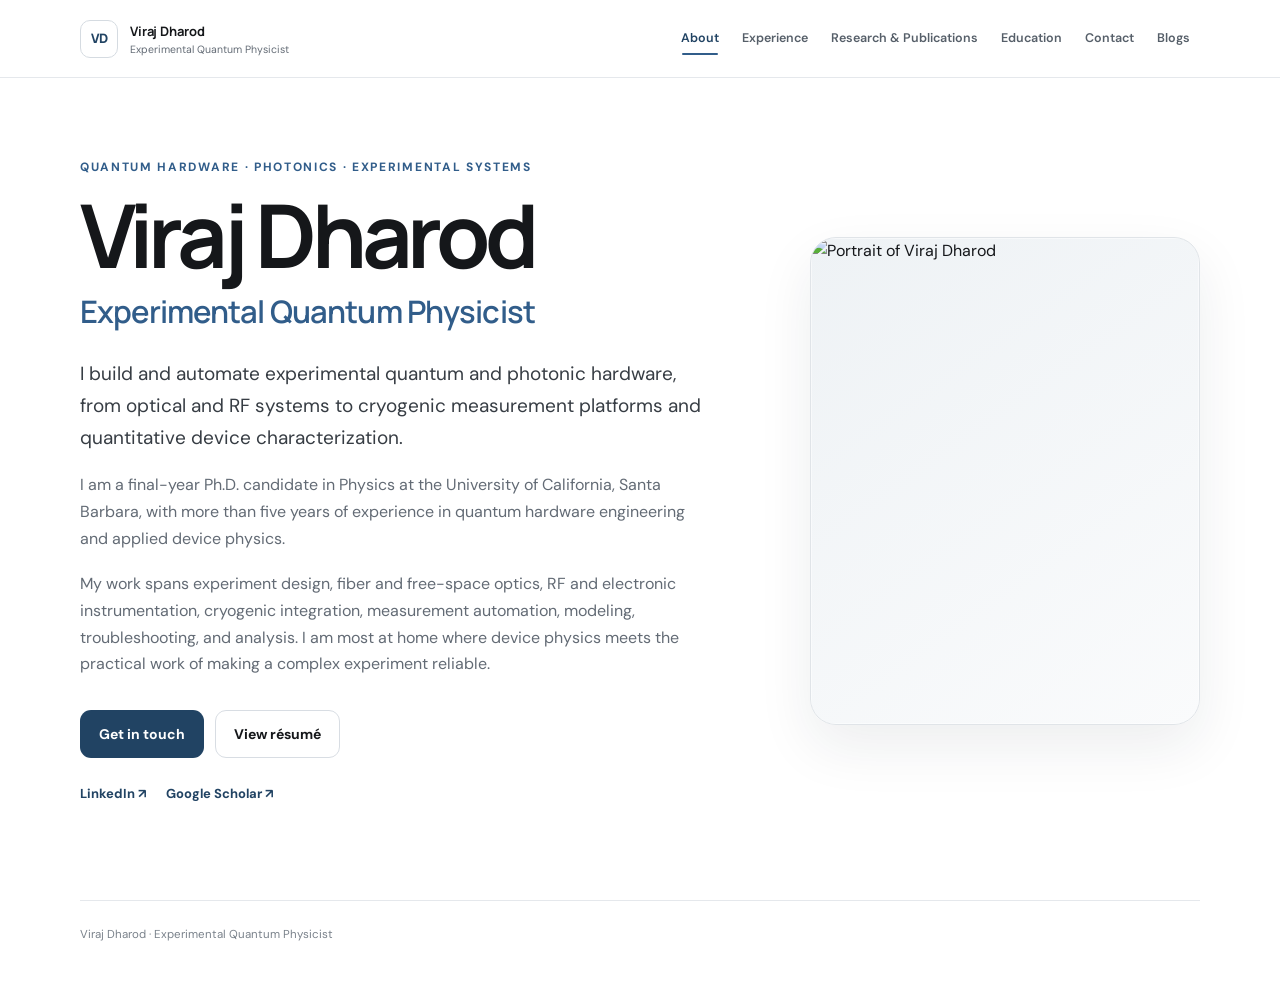
==== commit 779dfcc5: "Improved version" ====
--- a/index.html
+++ b/index.html
@@ -3,8 +3,8 @@
 <head>
   <meta charset="UTF-8" />
   <meta name="viewport" content="width=device-width, initial-scale=1.0" />
-  <meta name="description" content="Viraj Dharod — Experimental Quantum Physicist working on quantum hardware, photonics, cryogenic measurement, and experimental automation." />
-  <meta name="theme-color" content="#07111f" />
+  <meta name="description" content="Viraj Dharod — Experimental quantum physicist working on quantum hardware, photonics, cryogenic measurement, and experimental automation." />
+  <meta name="theme-color" content="#ffffff" />
   <title>Viraj Dharod — Experimental Quantum Physicist</title>
   <link rel="icon" href="assets/favicon.svg" type="image/svg+xml" />
   <link rel="preconnect" href="https://fonts.googleapis.com" />
@@ -13,331 +13,58 @@
   <link rel="stylesheet" href="styles.css" />
 </head>
 <body>
-  <div class="site-bg" aria-hidden="true">
-    <div class="orb orb-one"></div>
-    <div class="orb orb-two"></div>
-    <div class="grid-fade"></div>
-  </div>
-
-  <header class="site-header" id="top">
-    <a class="brand" href="#top" aria-label="Viraj Dharod home">
+<header class="site-header">
+  <div class="header-inner">
+    <a class="brand" href="index.html" aria-label="Viraj Dharod home">
       <span class="brand-mark">VD</span>
       <span class="brand-copy"><strong>Viraj Dharod</strong><small>Experimental Quantum Physicist</small></span>
     </a>
-
-    <button class="menu-toggle" aria-label="Open navigation" aria-expanded="false">
-      <span></span><span></span><span></span>
-    </button>
-
+    <button class="menu-toggle" aria-label="Open navigation" aria-expanded="false"><span></span><span></span><span></span></button>
     <nav class="nav-links" aria-label="Primary navigation">
-      <a href="#about">About</a>
-      <a href="#experience">Experience</a>
-      <a href="#skills">Skills</a>
-      <a href="#research">Research</a>
-      <a href="#publications">Publications</a>
-      <a href="#education">Education</a>
-      <a class="nav-cta" href="#contact">Contact</a>
+      <a class="active" href="index.html">About</a>
+      <a  href="experience.html">Experience</a>
+      <a  href="research.html">Research &amp; Publications</a>
+      <a  href="education.html">Education</a>
+      <a  href="contact.html">Contact</a>
+      <a  href="blogs.html">Blogs</a>
     </nav>
-  </header>
-
-  <main>
-    <section class="hero section-shell" aria-labelledby="hero-title">
-      <div class="hero-copy reveal">
-        <p class="eyebrow">Quantum hardware · Photonics · Experimental systems</p>
-        <h1 id="hero-title">Viraj Dharod</h1>
-        <p class="hero-role">Experimental Quantum Physicist</p>
-        <p class="hero-intro">
-          I build and automate experimental quantum and photonic hardware, from optical and RF systems
-          to cryogenic measurement platforms and quantitative device characterization.
-        </p>
-        <div class="hero-actions">
-          <a class="button button-primary" href="#contact">Get in touch</a>
-          <a class="button button-secondary" href="assets/Viraj_Dharod_Resume.pdf" target="_blank" rel="noopener">View résumé</a>
-        </div>
-        <div class="hero-links" aria-label="External profiles">
-          <a href="https://www.linkedin.com/in/viraj-dharod-436347167/" target="_blank" rel="noopener">LinkedIn ↗</a>
-          <a href="https://scholar.google.com/citations?user=QQZvT2IAAAAJ" target="_blank" rel="noopener">Google Scholar ↗</a>
+  </div>
+</header>
+<main>
+  <section class="page-shell about-landing fade-in" aria-labelledby="about-title">
+    <div class="about-copy">
+      <p class="page-kicker">Quantum hardware · Photonics · Experimental systems</p>
+      <h1 id="about-title">Viraj Dharod</h1>
+      <p class="about-role">Experimental Quantum Physicist</p>
+      <p class="about-intro">
+        I build and automate experimental quantum and photonic hardware, from optical and RF systems to cryogenic measurement platforms and quantitative device characterization.
+      </p>
+      <p class="about-detail">
+        I am a final-year Ph.D. candidate in Physics at the University of California, Santa Barbara, with more than five years of experience in quantum hardware engineering and applied device physics.
+      </p>
+      <p class="about-detail">
+        My work spans experiment design, fiber and free-space optics, RF and electronic instrumentation, cryogenic integration, measurement automation, modeling, troubleshooting, and analysis. I am most at home where device physics meets the practical work of making a complex experiment reliable.
+      </p>
+      <div class="about-actions">
+        <a class="button button-primary" href="contact.html">Get in touch</a>
+        <a class="button button-secondary" href="assets/Viraj_Dharod_Resume.pdf" target="_blank" rel="noopener">View résumé</a>
+      </div>
+      <div class="profile-links" aria-label="External profiles">
+        <a href="https://www.linkedin.com/in/viraj-dharod-436347167/" target="_blank" rel="noopener">LinkedIn ↗</a>
+        <a href="https://scholar.google.com/citations?user=QQZvT2IAAAAJ" target="_blank" rel="noopener">Google Scholar ↗</a>
+      </div>
+    </div>
+    <div class="portrait-wrap">
+      <div class="portrait-frame">
+        <img id="profile-image" src="self.png" alt="Portrait of Viraj Dharod" />
+        <div class="portrait-placeholder">
+          <div>Add your portrait to the repository root as <strong>self.png</strong> or <strong>self.jpg</strong>.</div>
         </div>
       </div>
-
-      <div class="hero-visual reveal" aria-label="Abstract quantum photonics illustration">
-        <div class="visual-card">
-          <div class="visual-label">Experimental stack</div>
-          <svg class="quantum-graphic" viewBox="0 0 520 520" role="img" aria-label="Stylized optical and mechanical resonator illustration">
-            <defs>
-              <linearGradient id="ring" x1="0" y1="0" x2="1" y2="1">
-                <stop offset="0%" stop-color="#87e8ff" />
-                <stop offset="100%" stop-color="#8b9dff" />
-              </linearGradient>
-              <radialGradient id="glow">
-                <stop offset="0%" stop-color="#87e8ff" stop-opacity="0.55" />
-                <stop offset="100%" stop-color="#87e8ff" stop-opacity="0" />
-              </radialGradient>
-            </defs>
-            <circle cx="260" cy="260" r="160" fill="url(#glow)" opacity="0.38"/>
-            <ellipse cx="260" cy="260" rx="160" ry="82" fill="none" stroke="url(#ring)" stroke-width="3" opacity="0.9"/>
-            <ellipse cx="260" cy="260" rx="82" ry="160" fill="none" stroke="url(#ring)" stroke-width="2" opacity="0.55" transform="rotate(28 260 260)"/>
-            <ellipse cx="260" cy="260" rx="128" ry="128" fill="none" stroke="#b9c9ff" stroke-width="1.5" stroke-dasharray="7 11" opacity="0.42"/>
-            <path d="M132 260 C176 205, 205 323, 260 260 S345 205, 388 260" fill="none" stroke="#ffffff" stroke-width="4" stroke-linecap="round" opacity="0.9"/>
-            <path d="M132 282 C180 335, 205 215, 260 282 S340 335, 388 282" fill="none" stroke="#87e8ff" stroke-width="3" stroke-linecap="round" opacity="0.65"/>
-            <circle cx="132" cy="260" r="8" fill="#87e8ff"/>
-            <circle cx="388" cy="260" r="8" fill="#8b9dff"/>
-            <circle cx="260" cy="260" r="19" fill="#07111f" stroke="#ffffff" stroke-width="2"/>
-            <circle cx="260" cy="260" r="6" fill="#ffffff"/>
-          </svg>
-          <div class="visual-tags">
-            <span>Optics</span><span>Cryogenics</span><span>RF</span><span>Automation</span>
-          </div>
-        </div>
-      </div>
-    </section>
-
-    <section class="section-shell section-block" id="about">
-      <div class="section-heading reveal">
-        <p class="eyebrow">About</p>
-        <h2>Building quantum experiments end to end.</h2>
-      </div>
-      <div class="about-grid">
-        <div class="about-copy reveal">
-          <p>
-            I am a final-year Ph.D. candidate in Physics at the University of California, Santa Barbara,
-            with more than five years of experience in quantum hardware engineering and applied device physics.
-          </p>
-          <p>
-            My work spans experiment design, fiber and free-space optics, RF and electronic instrumentation,
-            cryogenic integration, measurement automation, modeling, troubleshooting, and analysis. I am most at home
-            where device physics meets the practical work of making a complex experiment reliable.
-          </p>
-        </div>
-        <div class="stats-grid reveal">
-          <article class="stat-card"><strong>5+</strong><span>years in experimental quantum hardware</span></article>
-          <article class="stat-card"><strong>&gt;10M</strong><span>mechanical quality factor measured</span></article>
-          <article class="stat-card"><strong>&lt;250 mK</strong><span>cryogenic device measurement platform</span></article>
-          <article class="stat-card"><strong>4</strong><span>peer-reviewed publications, plus current work in preparation</span></article>
-        </div>
-      </div>
-    </section>
-
-    <section class="section-shell section-block" id="experience">
-      <div class="section-heading reveal">
-        <p class="eyebrow">Experience</p>
-        <h2>A trajectory through quantum optics, sensing, and experimental systems.</h2>
-      </div>
-
-      <div class="timeline">
-        <article class="timeline-item reveal">
-          <div class="timeline-marker"></div>
-          <div class="timeline-meta">
-            <span>Oct 2020 — Present</span>
-            <span>Santa Barbara, CA</span>
-          </div>
-          <div class="timeline-content">
-            <h3>Graduate Student Researcher</h3>
-            <p class="organization">University of California, Santa Barbara · Advisor: Prof. Ania C. Bleszynski Jayich</p>
-            <ul>
-              <li>Designed, built, and optimized fiber and free-space optical systems integrating lasers, photodetectors, AOMs, EOMs, RF electronics, and synchronized control hardware.</li>
-              <li>Characterized diamond optomechanical devices with mechanical quality factors above 10 million and developed models for performance-limiting mechanisms including optical-absorption-induced heating.</li>
-              <li>Built out and commissioned a dilution-refrigerator measurement platform with cryogenic optical, RF, DC, and positioning hardware for measurements below 250 mK.</li>
-              <li>Demonstrated quantum ground-state operation of GHz-frequency diamond optomechanical devices using direct thermometry.</li>
-              <li>Developed a modular Python control and data-acquisition framework for automated characterization, closed-loop control, synchronized measurements, and parameter extraction.</li>
-            </ul>
-          </div>
-        </article>
-
-        <article class="timeline-item reveal">
-          <div class="timeline-marker"></div>
-          <div class="timeline-meta">
-            <span>May 2019 — Aug 2019</span>
-            <span>Canberra, Australia</span>
-          </div>
-          <div class="timeline-content">
-            <h3>Undergraduate Research Scholar</h3>
-            <p class="organization">Research School of Physics, Australian National University · Advisor: Prof. Marcus W. Doherty</p>
-            <ul>
-              <li>Designed hardware and software to control a custom 3D vector electromagnet aligned with a confocal microscope for magnetometry experiments.</li>
-              <li>Implemented and automated a 3D magnetic-field sweep protocol to determine individual NV-center crystallographic orientations from ODMR spectroscopy.</li>
-            </ul>
-          </div>
-        </article>
-
-        <article class="timeline-item reveal">
-          <div class="timeline-marker"></div>
-          <div class="timeline-meta">
-            <span>May 2018 — Dec 2018</span>
-            <span>Chennai, India</span>
-          </div>
-          <div class="timeline-content">
-            <h3>Undergraduate Student Researcher</h3>
-            <p class="organization">Indian Institute of Technology Madras · Advisor: Prof. Basudev Roy</p>
-            <ul>
-              <li>Built and integrated a quadrant-photodiode detection and acquisition system for a microscope-based optical tweezer platform.</li>
-              <li>Built a LabVIEW interface for automated data acquisition, storage, and analysis.</li>
-            </ul>
-          </div>
-        </article>
-      </div>
-    </section>
-
-    <section class="section-shell section-block" id="skills">
-      <div class="section-heading reveal">
-        <p class="eyebrow">Professional skills</p>
-        <h2>An experimentalist’s toolkit.</h2>
-      </div>
-      <div class="skill-grid">
-        <article class="skill-card reveal">
-          <span class="skill-index">01</span><h3>Optics & Photonics</h3>
-          <p>Fiber and free-space optics · telecom and visible components · tunable lasers · photodetectors · AOMs · EOMs · optical switching · laser-cavity locking · power stabilization</p>
-        </article>
-        <article class="skill-card reveal">
-          <span class="skill-index">02</span><h3>Cryogenics</h3>
-          <p>Dilution refrigerators · 4 K helium cryostats · cryogenic optical / RF / DC integration · low-temperature device characterization</p>
-        </article>
-        <article class="skill-card reveal">
-          <span class="skill-index">03</span><h3>Instrumentation & Control</h3>
-          <p>DAQs · oscilloscopes · spectrum analyzers · RF/microwave electronics · digital pulse generation · instrument-control APIs · synchronized measurements</p>
-        </article>
-        <article class="skill-card reveal">
-          <span class="skill-index">04</span><h3>Programming & Automation</h3>
-          <p>Python · NumPy · SciPy · Pandas · nidaqmx · Matplotlib · PyQt5 · tkinter · Git · C++ · LabVIEW · automated acquisition · feedback control</p>
-        </article>
-        <article class="skill-card reveal">
-          <span class="skill-index">05</span><h3>Modeling & Simulation</h3>
-          <p>COMSOL Multiphysics · MATLAB · finite-element simulation · quantitative modeling · parameter extraction · experimental fitting and model comparison</p>
-        </article>
-        <article class="skill-card reveal">
-          <span class="skill-index">06</span><h3>Electronics & Hardware</h3>
-          <p>Circuit design and debugging · soldering · PCB assembly · instrumentation interfacing · analog/digital troubleshooting · milling · lathe · drilling</p>
-        </article>
-      </div>
-    </section>
-
-    <section class="section-shell section-block" id="research">
-      <div class="section-heading reveal">
-        <p class="eyebrow">Selected research</p>
-        <h2>From nanomechanical devices to complete measurement systems.</h2>
-      </div>
-
-      <div class="project-grid">
-        <article class="project-card project-featured reveal">
-          <div class="project-art project-art-omc" aria-hidden="true">
-            <div class="device-line"></div><div class="device-line second"></div><div class="device-dot one"></div><div class="device-dot two"></div>
-          </div>
-          <div class="project-body">
-            <p class="project-kicker">Diamond optomechanics</p>
-            <h3>High-Q optomechanical devices in the quantum regime</h3>
-            <p>Designed and executed cryogenic characterization of diamond optomechanical devices, measuring mechanical quality factors greater than 10 million and identifying optical-absorption-induced heating as a performance-limiting mechanism.</p>
-            <div class="project-metrics"><span>Q<sub>m</sub> &gt; 10<sup>7</sup></span><span>GHz mechanics</span><span>Cryogenic characterization</span></div>
-          </div>
-        </article>
-
-        <article class="project-card reveal">
-          <div class="project-body">
-            <p class="project-kicker">Cryogenic quantum measurement</p>
-            <h3>Ground-state operation and direct thermometry</h3>
-            <p>Built and commissioned a dilution-refrigerator measurement platform integrating cryogenic optical, RF, DC, and positioning hardware, and demonstrated ground-state operation of GHz-frequency diamond optomechanical devices.</p>
-            <div class="project-metrics"><span>&lt;250 mK platform</span><span>Direct thermometry</span></div>
-          </div>
-        </article>
-
-        <article class="project-card reveal">
-          <div class="project-body">
-            <p class="project-kicker">Experimental software</p>
-            <h3>Modular automation for complex experiments</h3>
-            <p>Developed a Python framework that integrates lasers, RF/microwave electronics, DAQs, cryogenic instrumentation, and optical hardware for closed-loop control, synchronized acquisition, automated characterization, and parameter extraction.</p>
-            <div class="project-metrics"><span>Python</span><span>Instrument APIs</span><span>Closed-loop control</span></div>
-          </div>
-        </article>
-
-        <article class="project-card reveal">
-          <div class="project-body">
-            <p class="project-kicker">NV-center magnetometry</p>
-            <h3>Automated 3D magnetic-field control and ODMR</h3>
-            <p>Designed hardware/software control for a custom vector electromagnet and automated a 3D field-sweep protocol to determine crystallographic orientations of individual NV centers from ODMR measurements.</p>
-            <div class="project-metrics"><span>NV centers</span><span>ODMR</span><span>3D field control</span></div>
-          </div>
-        </article>
-      </div>
-    </section>
-
-    <section class="section-shell section-block" id="publications">
-      <div class="section-heading reveal">
-        <p class="eyebrow">Publications</p>
-        <h2>Selected peer-reviewed work.</h2>
-      </div>
-      <div class="publication-list">
-        <article class="publication reveal">
-          <span class="pub-num">01</span>
-          <div><h3>Ground-state operation of diamond optomechanical crystals</h3><p><strong>V. Dharod et al.</strong> · Manuscript in preparation</p></div>
-        </article>
-        <a class="publication reveal" href="https://opg.optica.org/optica/fulltext.cfm?uri=optica-13-3-485" target="_blank" rel="noopener">
-          <span class="pub-num">02</span>
-          <div><h3>Spin-embedded diamond optomechanical resonator with a mechanical quality factor exceeding one million</h3><p>H. Oh†, <strong>V. Dharod†</strong>, C. Padgett†, et al. · <em>Optica</em> 13, 485–490 (2026) · † Co-first authors</p></div><span class="pub-arrow">↗</span>
-        </a>
-        <a class="publication reveal" href="https://doi.org/10.1063/5.0285138" target="_blank" rel="noopener">
-          <span class="pub-num">03</span>
-          <div><h3>Integrated phononic waveguide on thin-film lithium niobate on diamond</h3><p>S. Malik, F. M. Mayor, W. Jiang, H. Oh, C. Padgett, <strong>V. Dharod</strong>, et al. · <em>Applied Physics Letters</em> 127, 154001 (2025)</p></div><span class="pub-arrow">↗</span>
-        </a>
-        <a class="publication reveal" href="https://doi.org/10.1103/PhysRevLett.130.093603" target="_blank" rel="noopener">
-          <span class="pub-num">04</span>
-          <div><h3>Single-spin readout and quantum sensing using optomechanically induced transparency</h3><p>M. Koppenhöfer, C. Padgett, J. V. Cady, <strong>V. Dharod</strong>, et al. · <em>Physical Review Letters</em> 130, 093603 (2023)</p></div><span class="pub-arrow">↗</span>
-        </a>
-        <a class="publication reveal" href="https://www.osapublishing.org/oe/abstract.cfm?uri=oe-27-22-31900" target="_blank" rel="noopener">
-          <span class="pub-num">05</span>
-          <div><h3>Detection of self-generated nanowaves on the interface of an evaporating sessile water droplet</h3><p>D. Bhatt, R. Vaippully, B. Kharbanda, et al., <strong>V. Dharod</strong>, et al. · <em>Optics Express</em> 27, 31900–31912 (2019)</p></div><span class="pub-arrow">↗</span>
-        </a>
-      </div>
-    </section>
-
-    <section class="section-shell section-block" id="education">
-      <div class="section-heading reveal">
-        <p class="eyebrow">Education</p>
-        <h2>Physics, engineering, and applied mathematics.</h2>
-      </div>
-      <div class="education-grid">
-        <article class="education-card reveal">
-          <span class="school-mark">UCSB</span>
-          <div><p class="date">2020 — Dec 2026 expected</p><h3>University of California, Santa Barbara</h3><p>Ph.D. Candidate, Physics</p><p>M.A., Physics · 2023</p><p class="advisor">Advisor: Prof. Ania C. Bleszynski Jayich</p></div>
-        </article>
-        <article class="education-card reveal">
-          <span class="school-mark">IITR</span>
-          <div><p class="date">2016 — 2020</p><h3>Indian Institute of Technology Roorkee</h3><p>B.Tech., Engineering Physics</p><p>Minor in Applied Mathematics</p></div>
-        </article>
-      </div>
-    </section>
-
-    <section class="section-shell section-block" id="awards">
-      <div class="section-heading reveal">
-        <p class="eyebrow">Honors & awards</p>
-        <h2>Recognition across research and academics.</h2>
-      </div>
-      <div class="award-list reveal">
-        <div><span>2020 — 2026</span><strong>Quantum Foundry Associateship</strong></div>
-        <div><span>2020</span><strong>IIT Roorkee Heritage Foundation Excellence Award</strong></div>
-        <div><span>2020</span><strong>ThinkSwiss Research Scholarship Award</strong></div>
-        <div><span>2019</span><strong>Chennupati and Vidya Jagadish Endowment Scholarship Award</strong></div>
-        <div><span>2018</span><strong>National Graduate Physics Examination Gold Medal</strong></div>
-      </div>
-    </section>
-
-    <section class="section-shell contact-section" id="contact">
-      <div class="contact-card reveal">
-        <p class="eyebrow">Contact</p>
-        <h2>Let’s build the next generation of quantum hardware.</h2>
-        <p>I am interested in experimental quantum hardware, quantum optics, photonics, and systems engineering roles where deep physics and hands-on engineering meet.</p>
-        <div class="contact-actions">
-          <a class="button button-primary" href="mailto:dharodviraj@gmail.com">dharodviraj@gmail.com</a>
-          <a class="button button-secondary" href="https://www.linkedin.com/in/viraj-dharod-436347167/" target="_blank" rel="noopener">LinkedIn ↗</a>
-          <a class="button button-secondary" href="https://scholar.google.com/citations?user=QQZvT2IAAAAJ" target="_blank" rel="noopener">Scholar ↗</a>
-        </div>
-      </div>
-    </section>
-  </main>
-
-  <footer class="site-footer section-shell">
-    <span>Viraj Dharod · Experimental Quantum Physicist</span>
-    <a href="#top">Back to top ↑</a>
-  </footer>
-
-  <script src="script.js"></script>
+    </div>
+  </section>
+</main>
+<footer class="site-footer">Viraj Dharod · Experimental Quantum Physicist</footer>
+<script src="script.js"></script>
 </body>
 </html>
--- a/styles.css
+++ b/styles.css
@@ -1,220 +1,431 @@
 :root {
-  --bg: #07111f;
-  --bg-soft: #0b1829;
-  --card: rgba(13, 27, 46, 0.72);
-  --card-strong: rgba(16, 34, 56, 0.94);
-  --text: #f4f7fb;
-  --muted: #9eb0c7;
-  --line: rgba(164, 190, 220, 0.16);
-  --accent: #87e8ff;
-  --accent-2: #8b9dff;
-  --accent-dim: rgba(135, 232, 255, 0.13);
-  --max: 1180px;
-  --radius: 26px;
-  --shadow: 0 30px 80px rgba(0, 0, 0, 0.24);
+  --bg: #ffffff;
+  --surface: #f7f8fa;
+  --surface-strong: #f1f3f6;
+  --text: #15171a;
+  --muted: #636b75;
+  --line: #e5e8ec;
+  --accent: #315d8a;
+  --accent-dark: #214363;
+  --accent-soft: #edf4fa;
+  --max: 1120px;
+  --header-height: 78px;
+  --radius: 22px;
+  --shadow: 0 22px 55px rgba(20, 35, 55, 0.08);
 }
 
 * { box-sizing: border-box; }
-html { scroll-behavior: smooth; }
+html { min-height: 100%; }
 body {
   margin: 0;
+  min-height: 100vh;
   color: var(--text);
   background: var(--bg);
   font-family: "DM Sans", system-ui, -apple-system, BlinkMacSystemFont, "Segoe UI", sans-serif;
-  line-height: 1.65;
-  overflow-x: hidden;
+  line-height: 1.68;
+  -webkit-font-smoothing: antialiased;
 }
 a { color: inherit; text-decoration: none; }
+img { max-width: 100%; display: block; }
 button, a { -webkit-tap-highlight-color: transparent; }
-::selection { background: var(--accent); color: #04101b; }
-
-.site-bg { position: fixed; inset: 0; overflow: hidden; pointer-events: none; z-index: -1; }
-.orb { position: absolute; border-radius: 50%; filter: blur(10px); opacity: 0.35; }
-.orb-one { width: 520px; height: 520px; right: -200px; top: 80px; background: radial-gradient(circle, rgba(139,157,255,.33), transparent 67%); }
-.orb-two { width: 460px; height: 460px; left: -220px; top: 950px; background: radial-gradient(circle, rgba(135,232,255,.19), transparent 67%); }
-.grid-fade {
-  position: absolute; inset: 0;
-  background-image: linear-gradient(rgba(255,255,255,.028) 1px, transparent 1px), linear-gradient(90deg, rgba(255,255,255,.028) 1px, transparent 1px);
-  background-size: 70px 70px;
-  mask-image: linear-gradient(to bottom, rgba(0,0,0,.6), transparent 75%);
-}
-
-.section-shell { width: min(var(--max), calc(100% - 48px)); margin-inline: auto; }
-.section-block { padding: 118px 0 18px; }
+::selection { background: #cfe0ef; color: #0d2336; }
 
 .site-header {
-  position: sticky; top: 0; z-index: 50;
-  width: min(1240px, calc(100% - 32px)); margin: 16px auto 0;
-  display: flex; align-items: center; justify-content: space-between;
-  padding: 12px 14px 12px 16px;
-  background: rgba(7, 17, 31, 0.72);
-  border: 1px solid rgba(255,255,255,.08);
-  border-radius: 18px;
-  backdrop-filter: blur(20px);
-  box-shadow: 0 10px 30px rgba(0,0,0,.18);
-}
-.brand { display: inline-flex; align-items: center; gap: 11px; }
+  position: fixed;
+  inset: 0 0 auto 0;
+  z-index: 100;
+  height: var(--header-height);
+  background: rgba(255, 255, 255, 0.94);
+  border-bottom: 1px solid var(--line);
+  backdrop-filter: blur(16px);
+  -webkit-backdrop-filter: blur(16px);
+}
+.header-inner {
+  width: min(var(--max), calc(100% - 48px));
+  height: 100%;
+  margin: 0 auto;
+  display: flex;
+  align-items: center;
+  justify-content: space-between;
+  gap: 30px;
+}
+.brand {
+  display: inline-flex;
+  align-items: center;
+  gap: 12px;
+  flex: 0 0 auto;
+}
 .brand-mark {
-  width: 38px; height: 38px; border-radius: 12px; display: grid; place-items: center;
-  background: linear-gradient(135deg, var(--accent), var(--accent-2)); color: #07111f;
-  font-family: "Manrope", sans-serif; font-size: 13px; font-weight: 800;
-}
-.brand-copy { display: grid; line-height: 1.18; }
-.brand-copy strong { font-size: 13px; letter-spacing: .01em; }
-.brand-copy small { font-size: 11px; color: var(--muted); margin-top: 3px; }
-.nav-links { display: flex; align-items: center; gap: 6px; }
-.nav-links a { color: var(--muted); font-size: 13px; font-weight: 600; padding: 9px 10px; border-radius: 10px; transition: .2s ease; }
-.nav-links a:hover { color: var(--text); background: rgba(255,255,255,.05); }
-.nav-links .nav-cta { color: #07111f; background: var(--text); margin-left: 4px; padding-inline: 14px; }
-.nav-links .nav-cta:hover { color: #07111f; background: var(--accent); }
-.menu-toggle { display: none; background: none; border: 0; width: 42px; height: 42px; border-radius: 10px; padding: 10px; }
-.menu-toggle span { display: block; height: 2px; background: var(--text); margin: 5px 0; border-radius: 2px; }
-
-.hero { min-height: calc(100vh - 78px); display: grid; grid-template-columns: 1.05fr .95fr; gap: 70px; align-items: center; padding-top: 78px; padding-bottom: 72px; }
-.eyebrow { margin: 0 0 18px; color: var(--accent); font-size: 12px; font-weight: 700; letter-spacing: .15em; text-transform: uppercase; }
-.hero h1 { margin: 0; font-family: "Manrope", sans-serif; font-size: clamp(58px, 8vw, 104px); line-height: .96; letter-spacing: -.065em; }
-.hero-role { font-family: "Manrope", sans-serif; font-weight: 600; font-size: clamp(24px, 3vw, 38px); color: var(--muted); margin: 18px 0 0; letter-spacing: -.035em; }
-.hero-intro { max-width: 660px; font-size: 19px; color: #c7d2df; margin: 30px 0 0; }
-.hero-actions { display: flex; flex-wrap: wrap; gap: 12px; margin-top: 34px; }
-.button { display: inline-flex; align-items: center; justify-content: center; min-height: 48px; padding: 0 19px; border-radius: 13px; font-size: 14px; font-weight: 700; border: 1px solid transparent; transition: transform .2s ease, background .2s ease, border .2s ease; }
+  width: 38px;
+  height: 38px;
+  display: grid;
+  place-items: center;
+  border-radius: 10px;
+  border: 1px solid #d5dbe1;
+  font-family: "Manrope", sans-serif;
+  font-size: 13px;
+  font-weight: 800;
+  color: var(--accent-dark);
+  background: #fff;
+}
+.brand-copy { display: grid; line-height: 1.12; }
+.brand-copy strong { font: 700 13px "Manrope", sans-serif; letter-spacing: -0.01em; }
+.brand-copy small { margin-top: 4px; color: var(--muted); font-size: 10.5px; }
+
+.nav-links {
+  display: flex;
+  align-items: center;
+  justify-content: flex-end;
+  gap: 3px;
+}
+.nav-links a {
+  position: relative;
+  padding: 11px 10px;
+  border-radius: 8px;
+  color: #565f69;
+  font-size: 12.5px;
+  font-weight: 600;
+  white-space: nowrap;
+  transition: color .18s ease, background .18s ease;
+}
+.nav-links a:hover { color: var(--text); background: var(--surface); }
+.nav-links a.active { color: var(--accent-dark); }
+.nav-links a.active::after {
+  content: "";
+  position: absolute;
+  left: 11px;
+  right: 11px;
+  bottom: 5px;
+  height: 2px;
+  border-radius: 2px;
+  background: var(--accent);
+}
+.menu-toggle {
+  display: none;
+  width: 42px;
+  height: 42px;
+  border: 0;
+  background: transparent;
+  border-radius: 10px;
+  padding: 9px;
+}
+.menu-toggle span {
+  display: block;
+  height: 2px;
+  margin: 5px 0;
+  border-radius: 2px;
+  background: var(--text);
+}
+
+main { padding-top: var(--header-height); }
+.page-shell { width: min(var(--max), calc(100% - 48px)); margin: 0 auto; }
+.page-section { padding: 82px 0 96px; }
+.page-kicker {
+  margin: 0 0 14px;
+  color: var(--accent);
+  font-size: 12px;
+  font-weight: 700;
+  letter-spacing: .14em;
+  text-transform: uppercase;
+}
+.page-title {
+  margin: 0;
+  max-width: 850px;
+  font: 700 clamp(38px, 5vw, 66px)/1.05 "Manrope", sans-serif;
+  letter-spacing: -0.045em;
+}
+.page-lede {
+  max-width: 760px;
+  margin: 22px 0 0;
+  color: var(--muted);
+  font-size: 18px;
+}
+.page-header { margin-bottom: 48px; }
+
+/* About / landing */
+.about-landing {
+  min-height: calc(100vh - var(--header-height));
+  display: grid;
+  grid-template-columns: minmax(0, 1.15fr) minmax(300px, .72fr);
+  gap: clamp(54px, 8vw, 100px);
+  align-items: center;
+  padding: 76px 0 92px;
+}
+.about-copy h1 {
+  margin: 0;
+  font: 700 clamp(54px, 7vw, 88px)/.98 "Manrope", sans-serif;
+  letter-spacing: -0.06em;
+}
+.about-role {
+  margin: 16px 0 0;
+  color: var(--accent);
+  font: 600 clamp(22px, 2.8vw, 31px)/1.2 "Manrope", sans-serif;
+  letter-spacing: -0.028em;
+}
+.about-intro {
+  max-width: 700px;
+  margin: 28px 0 0;
+  color: #373d44;
+  font-size: 19px;
+}
+.about-detail {
+  max-width: 700px;
+  margin: 18px 0 0;
+  color: var(--muted);
+  font-size: 16px;
+}
+.about-actions {
+  display: flex;
+  flex-wrap: wrap;
+  gap: 11px;
+  margin-top: 32px;
+}
+.button {
+  min-height: 48px;
+  display: inline-flex;
+  align-items: center;
+  justify-content: center;
+  padding: 0 18px;
+  border: 1px solid transparent;
+  border-radius: 11px;
+  font-size: 14px;
+  font-weight: 700;
+  transition: transform .18s ease, border-color .18s ease, background .18s ease;
+}
 .button:hover { transform: translateY(-2px); }
-.button-primary { background: linear-gradient(135deg, var(--accent), #a6dfff); color: #06111e; box-shadow: 0 10px 30px rgba(135,232,255,.15); }
-.button-secondary { background: rgba(255,255,255,.035); border-color: rgba(255,255,255,.12); color: var(--text); }
-.button-secondary:hover { background: rgba(255,255,255,.07); border-color: rgba(255,255,255,.2); }
-.hero-links { display: flex; gap: 22px; margin-top: 26px; }
-.hero-links a { font-size: 13px; color: var(--muted); font-weight: 600; }
-.hero-links a:hover { color: var(--accent); }
-
-.hero-visual { position: relative; }
-.visual-card { position: relative; min-height: 540px; border-radius: 34px; border: 1px solid rgba(255,255,255,.11); background: linear-gradient(155deg, rgba(20,40,66,.9), rgba(6,16,29,.72)); box-shadow: var(--shadow); overflow: hidden; display: grid; place-items: center; }
-.visual-card::before { content: ""; position: absolute; inset: 0; background: radial-gradient(circle at 70% 20%, rgba(139,157,255,.20), transparent 35%), radial-gradient(circle at 30% 72%, rgba(135,232,255,.12), transparent 38%); }
-.visual-label { position: absolute; left: 22px; top: 20px; font-size: 11px; letter-spacing: .12em; text-transform: uppercase; color: var(--muted); border: 1px solid var(--line); padding: 7px 10px; border-radius: 999px; }
-.quantum-graphic { position: relative; width: min(88%, 490px); filter: drop-shadow(0 20px 50px rgba(0,0,0,.25)); }
-.visual-tags { position: absolute; left: 22px; right: 22px; bottom: 22px; display: flex; flex-wrap: wrap; gap: 8px; }
-.visual-tags span { background: rgba(5,14,26,.6); border: 1px solid rgba(255,255,255,.1); padding: 7px 10px; border-radius: 999px; color: #c9d5e5; font-size: 11px; }
-
-.section-heading { max-width: 830px; margin-bottom: 46px; }
-.section-heading h2, .contact-card h2 { margin: 0; font-family: "Manrope", sans-serif; font-size: clamp(38px, 5vw, 64px); line-height: 1.08; letter-spacing: -.045em; }
-.about-grid { display: grid; grid-template-columns: 1fr 1.08fr; gap: 60px; align-items: start; }
-.about-copy p { margin: 0 0 22px; font-size: 19px; color: #c4cfdd; }
-.stats-grid { display: grid; grid-template-columns: 1fr 1fr; gap: 14px; }
-.stat-card { min-height: 170px; background: var(--card); border: 1px solid var(--line); border-radius: 22px; padding: 24px; display: flex; flex-direction: column; justify-content: space-between; }
-.stat-card strong { font-family: "Manrope", sans-serif; font-size: 42px; letter-spacing: -.05em; color: var(--accent); }
-.stat-card span { color: var(--muted); font-size: 13px; max-width: 175px; }
-
-.timeline { position: relative; margin-top: 12px; }
-.timeline::before { content: ""; position: absolute; left: 13px; top: 0; bottom: 0; width: 1px; background: linear-gradient(var(--accent), rgba(255,255,255,.06)); }
-.timeline-item { position: relative; display: grid; grid-template-columns: 210px 1fr; gap: 36px; margin-left: 0; padding: 0 0 62px 54px; }
-.timeline-marker { position: absolute; left: 7px; top: 7px; width: 13px; height: 13px; border-radius: 50%; background: var(--accent); box-shadow: 0 0 0 7px rgba(135,232,255,.09); }
-.timeline-meta { display: flex; flex-direction: column; gap: 4px; color: var(--muted); font-size: 12px; padding-top: 3px; }
-.timeline-content { padding: 25px 26px; border: 1px solid var(--line); border-radius: 22px; background: var(--card); }
-.timeline-content h3 { margin: 0; font: 700 27px/1.2 "Manrope", sans-serif; letter-spacing: -.025em; }
-.organization { color: var(--accent); margin: 7px 0 17px; font-size: 14px; }
-.timeline-content ul { margin: 0; padding-left: 19px; color: #bac8d7; }
+.button-primary { background: var(--accent-dark); color: #fff; }
+.button-primary:hover { background: #17364f; }
+.button-secondary { background: #fff; color: var(--text); border-color: #d8dde3; }
+.button-secondary:hover { border-color: #aeb7c0; background: var(--surface); }
+.profile-links { display: flex; flex-wrap: wrap; gap: 20px; margin-top: 25px; }
+.profile-links a { color: var(--accent-dark); font-size: 13px; font-weight: 700; }
+.profile-links a:hover { text-decoration: underline; text-underline-offset: 4px; }
+
+.portrait-wrap {
+  justify-self: end;
+  width: min(100%, 390px);
+}
+.portrait-frame {
+  position: relative;
+  aspect-ratio: 4 / 5;
+  overflow: hidden;
+  border-radius: 26px;
+  background: linear-gradient(145deg, #eef2f5, #fafbfc);
+  border: 1px solid #e0e4e8;
+  box-shadow: var(--shadow);
+}
+.portrait-frame::after {
+  content: "";
+  position: absolute;
+  inset: 0;
+  pointer-events: none;
+  box-shadow: inset 0 0 0 1px rgba(255,255,255,.45);
+}
+.portrait-frame img { width: 100%; height: 100%; object-fit: cover; object-position: center; }
+.portrait-placeholder {
+  position: absolute;
+  inset: 0;
+  display: none;
+  place-items: center;
+  padding: 34px;
+  text-align: center;
+  color: var(--muted);
+  font-size: 14px;
+}
+.portrait-frame.image-missing .portrait-placeholder { display: grid; }
+.portrait-frame.image-missing img { display: none; }
+
+/* Experience */
+.timeline { position: relative; }
+.timeline::before {
+  content: "";
+  position: absolute;
+  top: 4px;
+  bottom: 0;
+  left: 11px;
+  width: 1px;
+  background: var(--line);
+}
+.timeline-item {
+  position: relative;
+  display: grid;
+  grid-template-columns: 195px minmax(0, 1fr);
+  gap: 34px;
+  padding: 0 0 52px 46px;
+}
+.timeline-item:last-child { padding-bottom: 0; }
+.timeline-marker {
+  position: absolute;
+  left: 5px;
+  top: 8px;
+  width: 13px;
+  height: 13px;
+  border-radius: 50%;
+  background: var(--accent);
+  box-shadow: 0 0 0 6px var(--accent-soft);
+}
+.timeline-meta { padding-top: 2px; color: var(--muted); font-size: 12px; }
+.timeline-meta span { display: block; }
+.timeline-meta span + span { margin-top: 4px; }
+.timeline-content {
+  padding: 27px 30px;
+  border: 1px solid var(--line);
+  border-radius: var(--radius);
+  background: #fff;
+  box-shadow: 0 8px 28px rgba(30, 45, 60, 0.035);
+}
+.timeline-content h2 { margin: 0; font: 700 26px/1.2 "Manrope", sans-serif; letter-spacing: -.025em; }
+.organization { margin: 7px 0 17px; color: var(--accent-dark); font-size: 14px; font-weight: 600; }
+.timeline-content ul { margin: 0; padding-left: 20px; color: #505861; }
 .timeline-content li + li { margin-top: 8px; }
 
-.skill-grid { display: grid; grid-template-columns: repeat(3, 1fr); gap: 14px; }
-.skill-card { min-height: 255px; padding: 25px; border-radius: 22px; background: var(--card); border: 1px solid var(--line); transition: transform .24s ease, border .24s ease, background .24s ease; }
-.skill-card:hover { transform: translateY(-5px); border-color: rgba(135,232,255,.28); background: var(--card-strong); }
-.skill-index { color: var(--accent); font: 700 11px "Manrope", sans-serif; letter-spacing: .12em; }
-.skill-card h3 { margin: 34px 0 13px; font: 700 22px "Manrope", sans-serif; letter-spacing: -.025em; }
-.skill-card p { margin: 0; color: var(--muted); font-size: 14px; }
-
-.project-grid { display: grid; grid-template-columns: 1fr 1fr; gap: 16px; }
-.project-card { border: 1px solid var(--line); border-radius: 26px; background: var(--card); overflow: hidden; }
-.project-featured { grid-column: 1 / -1; display: grid; grid-template-columns: .95fr 1.05fr; }
-.project-art { min-height: 360px; position: relative; overflow: hidden; background: radial-gradient(circle at 50% 50%, rgba(135,232,255,.22), transparent 45%), linear-gradient(145deg, #0c1b2e, #07111f); }
-.project-art::after { content: ""; position: absolute; inset: 0; background-image: linear-gradient(rgba(255,255,255,.025) 1px, transparent 1px), linear-gradient(90deg, rgba(255,255,255,.025) 1px, transparent 1px); background-size: 28px 28px; }
-.device-line { position: absolute; z-index: 2; height: 3px; left: 12%; right: 12%; top: 45%; background: linear-gradient(90deg, transparent, var(--accent), white, var(--accent-2), transparent); box-shadow: 0 0 25px rgba(135,232,255,.45); transform: rotate(-4deg); }
-.device-line.second { top: 58%; opacity: .45; transform: rotate(4deg); }
-.device-dot { position: absolute; z-index: 3; width: 15px; height: 15px; border-radius: 50%; background: var(--accent); box-shadow: 0 0 25px var(--accent); }
-.device-dot.one { left: 28%; top: 42%; }.device-dot.two { right: 25%; top: 56%; background: var(--accent-2); box-shadow: 0 0 25px var(--accent-2); }
-.project-body { padding: 30px; }
-.project-kicker { margin: 0 0 14px; color: var(--accent); text-transform: uppercase; letter-spacing: .12em; font-size: 11px; font-weight: 700; }
-.project-body h3 { margin: 0 0 16px; font: 700 28px/1.2 "Manrope", sans-serif; letter-spacing: -.03em; }
-.project-body > p:not(.project-kicker) { margin: 0; color: #b8c6d6; }
-.project-metrics { display: flex; flex-wrap: wrap; gap: 8px; margin-top: 28px; }
-.project-metrics span { font-size: 11px; color: #ced9e6; border: 1px solid var(--line); background: rgba(255,255,255,.025); padding: 7px 10px; border-radius: 999px; }
-
+/* Research + publications */
+.research-grid { display: grid; grid-template-columns: 1fr 1fr; gap: 16px; margin-bottom: 72px; }
+.research-card {
+  min-height: 285px;
+  padding: 30px;
+  border: 1px solid var(--line);
+  border-radius: var(--radius);
+  background: #fff;
+  transition: transform .2s ease, box-shadow .2s ease, border-color .2s ease;
+}
+.research-card:hover { transform: translateY(-3px); border-color: #ccd5de; box-shadow: 0 16px 36px rgba(25, 42, 60, .06); }
+.research-card.featured { grid-column: 1 / -1; min-height: 0; background: var(--surface); }
+.research-label { margin: 0 0 14px; color: var(--accent); text-transform: uppercase; letter-spacing: .12em; font-size: 11px; font-weight: 700; }
+.research-card h2 { margin: 0 0 15px; font: 700 25px/1.22 "Manrope", sans-serif; letter-spacing: -.028em; }
+.research-card p:not(.research-label) { margin: 0; color: var(--muted); }
+.tag-row { display: flex; flex-wrap: wrap; gap: 7px; margin-top: 24px; }
+.tag-row span { padding: 6px 9px; border: 1px solid #dfe4e8; border-radius: 999px; background: #fff; color: #616a73; font-size: 11px; }
+.subheading { margin: 0 0 20px; font: 700 31px/1.15 "Manrope", sans-serif; letter-spacing: -.03em; }
 .publication-list { border-top: 1px solid var(--line); }
-.publication { display: grid; grid-template-columns: 54px 1fr auto; align-items: center; gap: 18px; min-height: 142px; padding: 22px 4px; border-bottom: 1px solid var(--line); transition: padding .22s ease, background .22s ease; }
-a.publication:hover { padding-left: 15px; padding-right: 15px; background: rgba(255,255,255,.025); }
-.pub-num { color: var(--accent); font-size: 12px; font-weight: 700; }
-.publication h3 { margin: 0; font: 600 21px/1.25 "Manrope", sans-serif; letter-spacing: -.022em; }
-.publication p { margin: 9px 0 0; color: var(--muted); font-size: 13px; }
-.pub-arrow { font-size: 21px; color: var(--accent); }
-
-.education-grid { display: grid; grid-template-columns: 1fr 1fr; gap: 16px; }
-.education-card { display: grid; grid-template-columns: 88px 1fr; gap: 24px; min-height: 240px; padding: 30px; border: 1px solid var(--line); background: var(--card); border-radius: 24px; }
-.school-mark { width: 72px; height: 72px; display: grid; place-items: center; border-radius: 20px; background: var(--accent-dim); color: var(--accent); font: 800 15px "Manrope", sans-serif; }
-.education-card .date { margin: 0 0 10px; color: var(--accent); font-size: 12px; }
-.education-card h3 { margin: 0 0 13px; font: 700 23px/1.2 "Manrope", sans-serif; letter-spacing: -.025em; }
-.education-card p { margin: 4px 0; color: #c0ccda; }
-.education-card .advisor { color: var(--muted); font-size: 13px; margin-top: 17px; }
-
-.award-list { border-top: 1px solid var(--line); }
-.award-list div { display: grid; grid-template-columns: 150px 1fr; gap: 26px; padding: 20px 4px; border-bottom: 1px solid var(--line); }
-.award-list span { color: var(--accent); font-size: 12px; }
-.award-list strong { font-size: 15px; }
-
-.contact-section { padding-top: 140px; padding-bottom: 92px; }
-.contact-card { position: relative; overflow: hidden; border: 1px solid rgba(135,232,255,.20); border-radius: 32px; background: linear-gradient(145deg, rgba(17,37,61,.95), rgba(9,20,35,.95)); padding: clamp(34px, 7vw, 76px); box-shadow: var(--shadow); }
-.contact-card::after { content: ""; position: absolute; width: 430px; height: 430px; right: -130px; top: -170px; border-radius: 50%; background: radial-gradient(circle, rgba(135,232,255,.15), transparent 68%); }
-.contact-card h2 { max-width: 850px; position: relative; z-index: 1; }
-.contact-card > p:not(.eyebrow) { max-width: 720px; color: #bdcad8; font-size: 17px; margin: 23px 0 0; position: relative; z-index: 1; }
-.contact-actions { display: flex; flex-wrap: wrap; gap: 11px; margin-top: 32px; position: relative; z-index: 1; }
-
-.site-footer { padding: 22px 0 44px; border-top: 1px solid var(--line); display: flex; justify-content: space-between; gap: 20px; color: var(--muted); font-size: 12px; }
-.site-footer a:hover { color: var(--accent); }
-
-.reveal { opacity: 0; transform: translateY(18px); transition: opacity .65s ease, transform .65s ease; }
-.reveal.visible { opacity: 1; transform: translateY(0); }
+.publication {
+  display: grid;
+  grid-template-columns: 44px minmax(0, 1fr) auto;
+  gap: 17px;
+  align-items: center;
+  min-height: 132px;
+  padding: 22px 4px;
+  border-bottom: 1px solid var(--line);
+  transition: padding .18s ease, background .18s ease;
+}
+a.publication:hover { padding-left: 12px; padding-right: 12px; background: var(--surface); }
+.pub-num { color: var(--accent); font-size: 11px; font-weight: 700; }
+.publication h3 { margin: 0; font: 600 20px/1.28 "Manrope", sans-serif; letter-spacing: -.02em; }
+.publication p { margin: 8px 0 0; color: var(--muted); font-size: 13px; }
+.pub-arrow { color: var(--accent); font-size: 20px; }
+
+/* Education */
+.education-grid { display: grid; grid-template-columns: 1fr 1fr; gap: 18px; }
+.education-card {
+  padding: 32px;
+  border: 1px solid var(--line);
+  border-radius: var(--radius);
+  background: #fff;
+  min-height: 250px;
+}
+.school-mark {
+  width: 64px;
+  height: 64px;
+  display: grid;
+  place-items: center;
+  margin-bottom: 30px;
+  border-radius: 16px;
+  background: var(--accent-soft);
+  color: var(--accent-dark);
+  font: 800 14px "Manrope", sans-serif;
+}
+.education-card .date { margin: 0 0 8px; color: var(--accent); font-size: 12px; font-weight: 700; }
+.education-card h2 { margin: 0 0 12px; font: 700 24px/1.25 "Manrope", sans-serif; letter-spacing: -.025em; }
+.education-card p { margin: 4px 0; color: #4f5760; }
+.education-card .advisor { margin-top: 16px; color: var(--muted); font-size: 13px; }
+
+/* Contact */
+.contact-panel {
+  max-width: 820px;
+  padding: clamp(32px, 6vw, 58px);
+  border: 1px solid var(--line);
+  border-radius: 28px;
+  background: var(--surface);
+}
+.contact-panel h2 { margin: 0; font: 700 clamp(34px, 4.8vw, 54px)/1.08 "Manrope", sans-serif; letter-spacing: -.04em; }
+.contact-panel > p { max-width: 680px; margin: 20px 0 0; color: var(--muted); font-size: 17px; }
+.contact-actions { display: flex; flex-wrap: wrap; gap: 10px; margin-top: 28px; }
+
+/* Blogs */
+.blog-empty {
+  max-width: 760px;
+  padding: 42px;
+  border: 1px dashed #cfd6dd;
+  border-radius: var(--radius);
+  background: var(--surface);
+}
+.blog-empty h2 { margin: 0 0 12px; font: 700 26px/1.2 "Manrope", sans-serif; letter-spacing: -.025em; }
+.blog-empty p { margin: 0; color: var(--muted); }
+
+.site-footer {
+  width: min(var(--max), calc(100% - 48px));
+  margin: 0 auto;
+  padding: 24px 0 40px;
+  border-top: 1px solid var(--line);
+  color: #7a828b;
+  font-size: 11.5px;
+}
+
+.fade-in { animation: fadeIn .35s ease both; }
+@keyframes fadeIn { from { opacity: 0; transform: translateY(7px); } to { opacity: 1; transform: translateY(0); } }
 
 @media (max-width: 980px) {
-  .nav-links { position: absolute; top: calc(100% + 10px); left: 0; right: 0; display: none; flex-direction: column; align-items: stretch; padding: 12px; background: rgba(7,17,31,.97); border: 1px solid var(--line); border-radius: 16px; box-shadow: var(--shadow); }
+  :root { --header-height: 70px; }
+  .header-inner { width: min(var(--max), calc(100% - 28px)); }
+  .menu-toggle { display: block; }
+  .nav-links {
+    position: absolute;
+    top: calc(100% + 1px);
+    left: 14px;
+    right: 14px;
+    display: none;
+    flex-direction: column;
+    align-items: stretch;
+    gap: 1px;
+    padding: 10px;
+    border: 1px solid var(--line);
+    border-radius: 0 0 14px 14px;
+    background: rgba(255,255,255,.98);
+    box-shadow: 0 18px 38px rgba(28,43,58,.10);
+  }
   .nav-links.open { display: flex; }
-  .nav-links a { padding: 12px; }
-  .nav-links .nav-cta { margin-left: 0; text-align: center; }
-  .menu-toggle { display: block; }
-  .hero { grid-template-columns: 1fr; gap: 44px; min-height: auto; padding-top: 100px; }
-  .hero-visual { max-width: 700px; width: 100%; }
-  .visual-card { min-height: 440px; }
-  .about-grid { grid-template-columns: 1fr; gap: 34px; }
-  .timeline-item { grid-template-columns: 1fr; gap: 14px; }
-  .timeline-meta { flex-direction: row; gap: 16px; }
-  .skill-grid { grid-template-columns: 1fr 1fr; }
-  .project-featured { grid-template-columns: 1fr; }
-  .education-grid { grid-template-columns: 1fr; }
+  .nav-links a { padding: 12px 13px; }
+  .nav-links a.active::after { display: none; }
+  .nav-links a.active { background: var(--accent-soft); }
+  .about-landing { grid-template-columns: 1fr; gap: 46px; padding-top: 60px; }
+  .portrait-wrap { justify-self: start; width: min(100%, 360px); order: -1; }
+  .timeline-item { grid-template-columns: 1fr; gap: 12px; }
+  .timeline-meta { display: flex; gap: 12px; flex-wrap: wrap; }
+  .research-grid, .education-grid { grid-template-columns: 1fr; }
+  .research-card.featured { grid-column: auto; }
 }
 
 @media (max-width: 640px) {
-  .section-shell { width: min(var(--max), calc(100% - 28px)); }
-  .site-header { width: calc(100% - 20px); margin-top: 10px; }
+  .page-shell, .site-footer { width: min(var(--max), calc(100% - 28px)); }
   .brand-copy small { display: none; }
-  .hero { padding-top: 74px; padding-bottom: 30px; }
-  .hero h1 { font-size: clamp(54px, 18vw, 82px); }
-  .hero-role { font-size: 25px; }
-  .hero-intro { font-size: 17px; }
-  .visual-card { min-height: 370px; border-radius: 25px; }
-  .section-block { padding-top: 88px; }
-  .section-heading { margin-bottom: 32px; }
-  .section-heading h2, .contact-card h2 { font-size: 38px; }
-  .stats-grid, .skill-grid, .project-grid { grid-template-columns: 1fr; }
-  .project-featured { grid-column: auto; }
-  .timeline-item { padding-left: 42px; }
+  .page-section { padding: 60px 0 72px; }
+  .page-header { margin-bottom: 34px; }
+  .about-landing { padding: 42px 0 66px; }
+  .about-copy h1 { font-size: clamp(49px, 16vw, 72px); }
+  .about-intro { font-size: 17px; }
+  .portrait-wrap { width: min(88vw, 330px); }
+  .timeline-item { padding-left: 38px; padding-bottom: 42px; }
   .timeline::before { left: 8px; }
   .timeline-marker { left: 2px; }
-  .timeline-content { padding: 21px; }
-  .publication { grid-template-columns: 38px 1fr auto; }
+  .timeline-content { padding: 22px; }
+  .timeline-content h2 { font-size: 22px; }
+  .research-card, .education-card { padding: 24px; }
+  .publication { grid-template-columns: 32px 1fr auto; gap: 10px; }
   .publication h3 { font-size: 17px; }
-  .education-card { grid-template-columns: 1fr; }
-  .award-list div { grid-template-columns: 1fr; gap: 5px; }
-  .contact-section { padding-top: 100px; padding-bottom: 60px; }
-  .site-footer { flex-direction: column; }
+  .publication p { font-size: 12px; }
+  .blog-empty { padding: 28px; }
 }
 
 @media (prefers-reduced-motion: reduce) {
-  html { scroll-behavior: auto; }
   *, *::before, *::after { animation-duration: .01ms !important; transition-duration: .01ms !important; }
-  .reveal { opacity: 1; transform: none; }
-}
+}
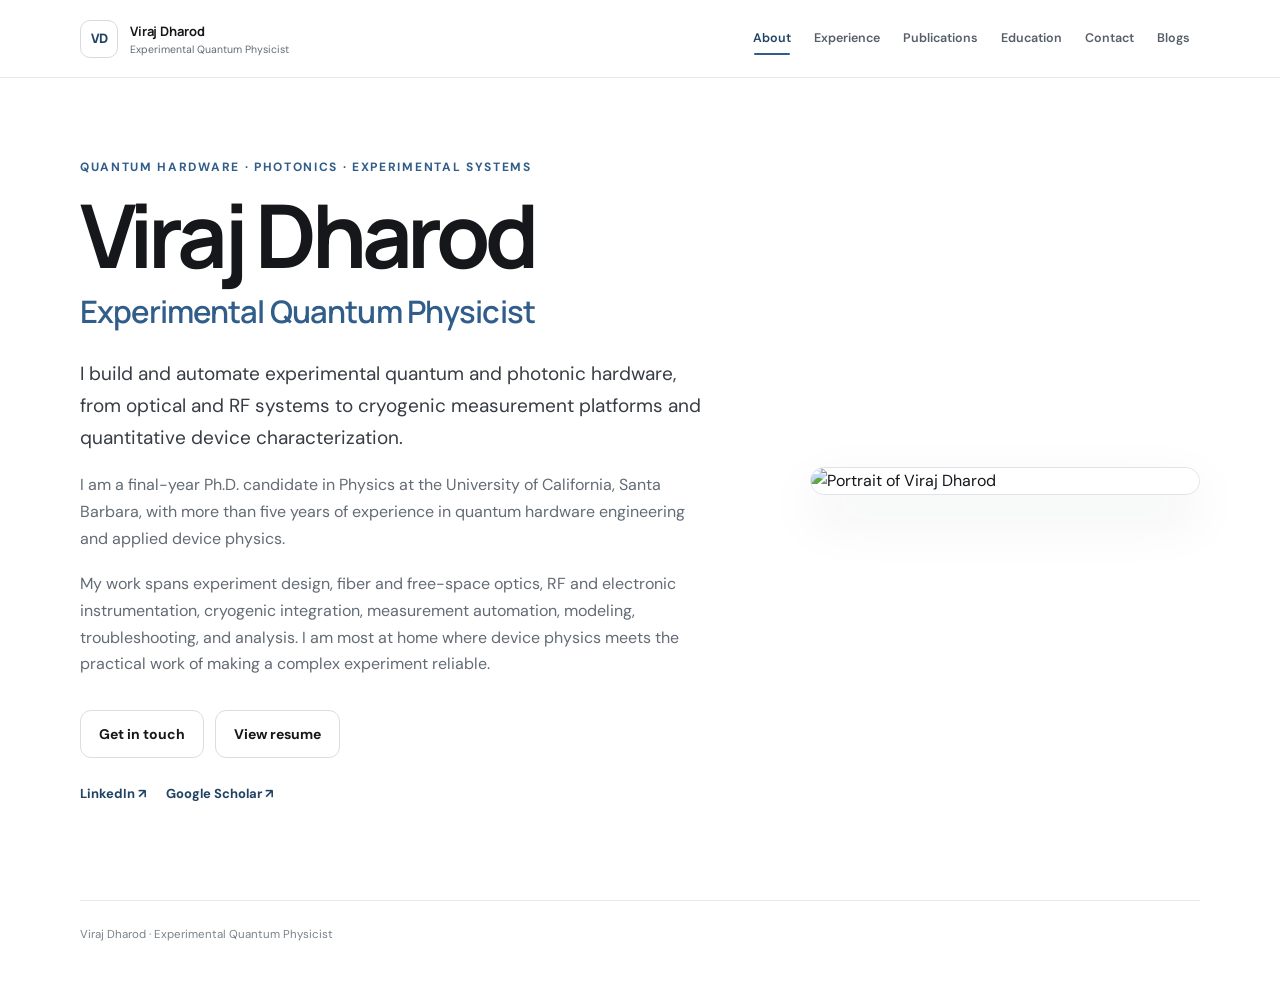
==== commit b002674c: "minor changes" ====
--- a/index.html
+++ b/index.html
@@ -23,7 +23,7 @@
     <nav class="nav-links" aria-label="Primary navigation">
       <a class="active" href="index.html">About</a>
       <a  href="experience.html">Experience</a>
-      <a  href="research.html">Research &amp; Publications</a>
+      <a  href="research.html">Publications</a>
       <a  href="education.html">Education</a>
       <a  href="contact.html">Contact</a>
       <a  href="blogs.html">Blogs</a>
@@ -47,7 +47,7 @@
       </p>
       <div class="about-actions">
         <a class="button button-primary" href="contact.html">Get in touch</a>
-        <a class="button button-secondary" href="assets/Viraj_Dharod_Resume.pdf" target="_blank" rel="noopener">View résumé</a>
+        <a class="button button-secondary" href="assets/Viraj_Dharod_Resume.pdf" target="_blank" rel="noopener">View resume</a>
       </div>
       <div class="profile-links" aria-label="External profiles">
         <a href="https://www.linkedin.com/in/viraj-dharod-436347167/" target="_blank" rel="noopener">LinkedIn ↗</a>
--- a/styles.css
+++ b/styles.css
@@ -1,13 +1,14 @@
 :root {
+  color-scheme: light;
   --bg: #ffffff;
-  --surface: #f7f8fa;
-  --surface-strong: #f1f3f6;
+  --surface: #ffffff;
+  --surface-strong: #ffffff;
   --text: #15171a;
   --muted: #636b75;
   --line: #e5e8ec;
   --accent: #315d8a;
   --accent-dark: #214363;
-  --accent-soft: #edf4fa;
+  --accent-soft: #f3f7fb;
   --max: 1120px;
   --header-height: 78px;
   --radius: 22px;
@@ -15,12 +16,12 @@
 }
 
 * { box-sizing: border-box; }
-html { min-height: 100%; }
+html { min-height: 100%; background: #ffffff; }
 body {
   margin: 0;
   min-height: 100vh;
   color: var(--text);
-  background: var(--bg);
+  background: #ffffff;
   font-family: "DM Sans", system-ui, -apple-system, BlinkMacSystemFont, "Segoe UI", sans-serif;
   line-height: 1.68;
   -webkit-font-smoothing: antialiased;
@@ -88,7 +89,7 @@
   white-space: nowrap;
   transition: color .18s ease, background .18s ease;
 }
-.nav-links a:hover { color: var(--text); background: var(--surface); }
+.nav-links a:hover { color: var(--text); background: #ffffff; }
 .nav-links a.active { color: var(--accent-dark); }
 .nav-links a.active::after {
   content: "";
@@ -117,7 +118,7 @@
   background: var(--text);
 }
 
-main { padding-top: var(--header-height); }
+main { padding-top: var(--header-height); background: #ffffff; min-height: calc(100vh - var(--header-height)); }
 .page-shell { width: min(var(--max), calc(100% - 48px)); margin: 0 auto; }
 .page-section { padding: 82px 0 96px; }
 .page-kicker {
@@ -193,10 +194,18 @@
   transition: transform .18s ease, border-color .18s ease, background .18s ease;
 }
 .button:hover { transform: translateY(-2px); }
-.button-primary { background: var(--accent-dark); color: #fff; }
-.button-primary:hover { background: #17364f; }
-.button-secondary { background: #fff; color: var(--text); border-color: #d8dde3; }
-.button-secondary:hover { border-color: #aeb7c0; background: var(--surface); }
+.button-primary,
+.button-secondary {
+  background: #ffffff;
+  color: var(--text);
+  border-color: #d8dde3;
+}
+
+.button-primary:hover,
+.button-secondary:hover {
+  background: #f7f9fb;
+  border-color: #aeb7c0;
+}
 .profile-links { display: flex; flex-wrap: wrap; gap: 20px; margin-top: 25px; }
 .profile-links a { color: var(--accent-dark); font-size: 13px; font-weight: 700; }
 .profile-links a:hover { text-decoration: underline; text-underline-offset: 4px; }
@@ -205,15 +214,16 @@
   justify-self: end;
   width: min(100%, 390px);
 }
+
 .portrait-frame {
   position: relative;
-  aspect-ratio: 4 / 5;
   overflow: hidden;
   border-radius: 26px;
-  background: linear-gradient(145deg, #eef2f5, #fafbfc);
+  background: #ffffff;
   border: 1px solid #e0e4e8;
   box-shadow: var(--shadow);
 }
+
 .portrait-frame::after {
   content: "";
   position: absolute;
@@ -221,7 +231,13 @@
   pointer-events: none;
   box-shadow: inset 0 0 0 1px rgba(255,255,255,.45);
 }
-.portrait-frame img { width: 100%; height: 100%; object-fit: cover; object-position: center; }
+
+.portrait-frame img {
+  width: 100%;
+  height: auto;
+  object-fit: contain;
+  object-position: center;
+}
 .portrait-placeholder {
   position: absolute;
   inset: 0;
@@ -290,7 +306,7 @@
   transition: transform .2s ease, box-shadow .2s ease, border-color .2s ease;
 }
 .research-card:hover { transform: translateY(-3px); border-color: #ccd5de; box-shadow: 0 16px 36px rgba(25, 42, 60, .06); }
-.research-card.featured { grid-column: 1 / -1; min-height: 0; background: var(--surface); }
+.research-card.featured { grid-column: 1 / -1; min-height: 0; background: #ffffff; }
 .research-label { margin: 0 0 14px; color: var(--accent); text-transform: uppercase; letter-spacing: .12em; font-size: 11px; font-weight: 700; }
 .research-card h2 { margin: 0 0 15px; font: 700 25px/1.22 "Manrope", sans-serif; letter-spacing: -.028em; }
 .research-card p:not(.research-label) { margin: 0; color: var(--muted); }
@@ -308,7 +324,7 @@
   border-bottom: 1px solid var(--line);
   transition: padding .18s ease, background .18s ease;
 }
-a.publication:hover { padding-left: 12px; padding-right: 12px; background: var(--surface); }
+a.publication:hover { padding-left: 12px; padding-right: 12px; background: #ffffff; }
 .pub-num { color: var(--accent); font-size: 11px; font-weight: 700; }
 .publication h3 { margin: 0; font: 600 20px/1.28 "Manrope", sans-serif; letter-spacing: -.02em; }
 .publication p { margin: 8px 0 0; color: var(--muted); font-size: 13px; }
@@ -345,7 +361,7 @@
   padding: clamp(32px, 6vw, 58px);
   border: 1px solid var(--line);
   border-radius: 28px;
-  background: var(--surface);
+  background: #ffffff;
 }
 .contact-panel h2 { margin: 0; font: 700 clamp(34px, 4.8vw, 54px)/1.08 "Manrope", sans-serif; letter-spacing: -.04em; }
 .contact-panel > p { max-width: 680px; margin: 20px 0 0; color: var(--muted); font-size: 17px; }
@@ -357,7 +373,7 @@
   padding: 42px;
   border: 1px dashed #cfd6dd;
   border-radius: var(--radius);
-  background: var(--surface);
+  background: #ffffff;
 }
 .blog-empty h2 { margin: 0 0 12px; font: 700 26px/1.2 "Manrope", sans-serif; letter-spacing: -.025em; }
 .blog-empty p { margin: 0; color: var(--muted); }
@@ -375,7 +391,8 @@
 @keyframes fadeIn { from { opacity: 0; transform: translateY(7px); } to { opacity: 1; transform: translateY(0); } }
 
 @media (max-width: 980px) {
-  :root { --header-height: 70px; }
+  :root {
+  color-scheme: light; --header-height: 70px; }
   .header-inner { width: min(var(--max), calc(100% - 28px)); }
   .menu-toggle { display: block; }
   .nav-links {
